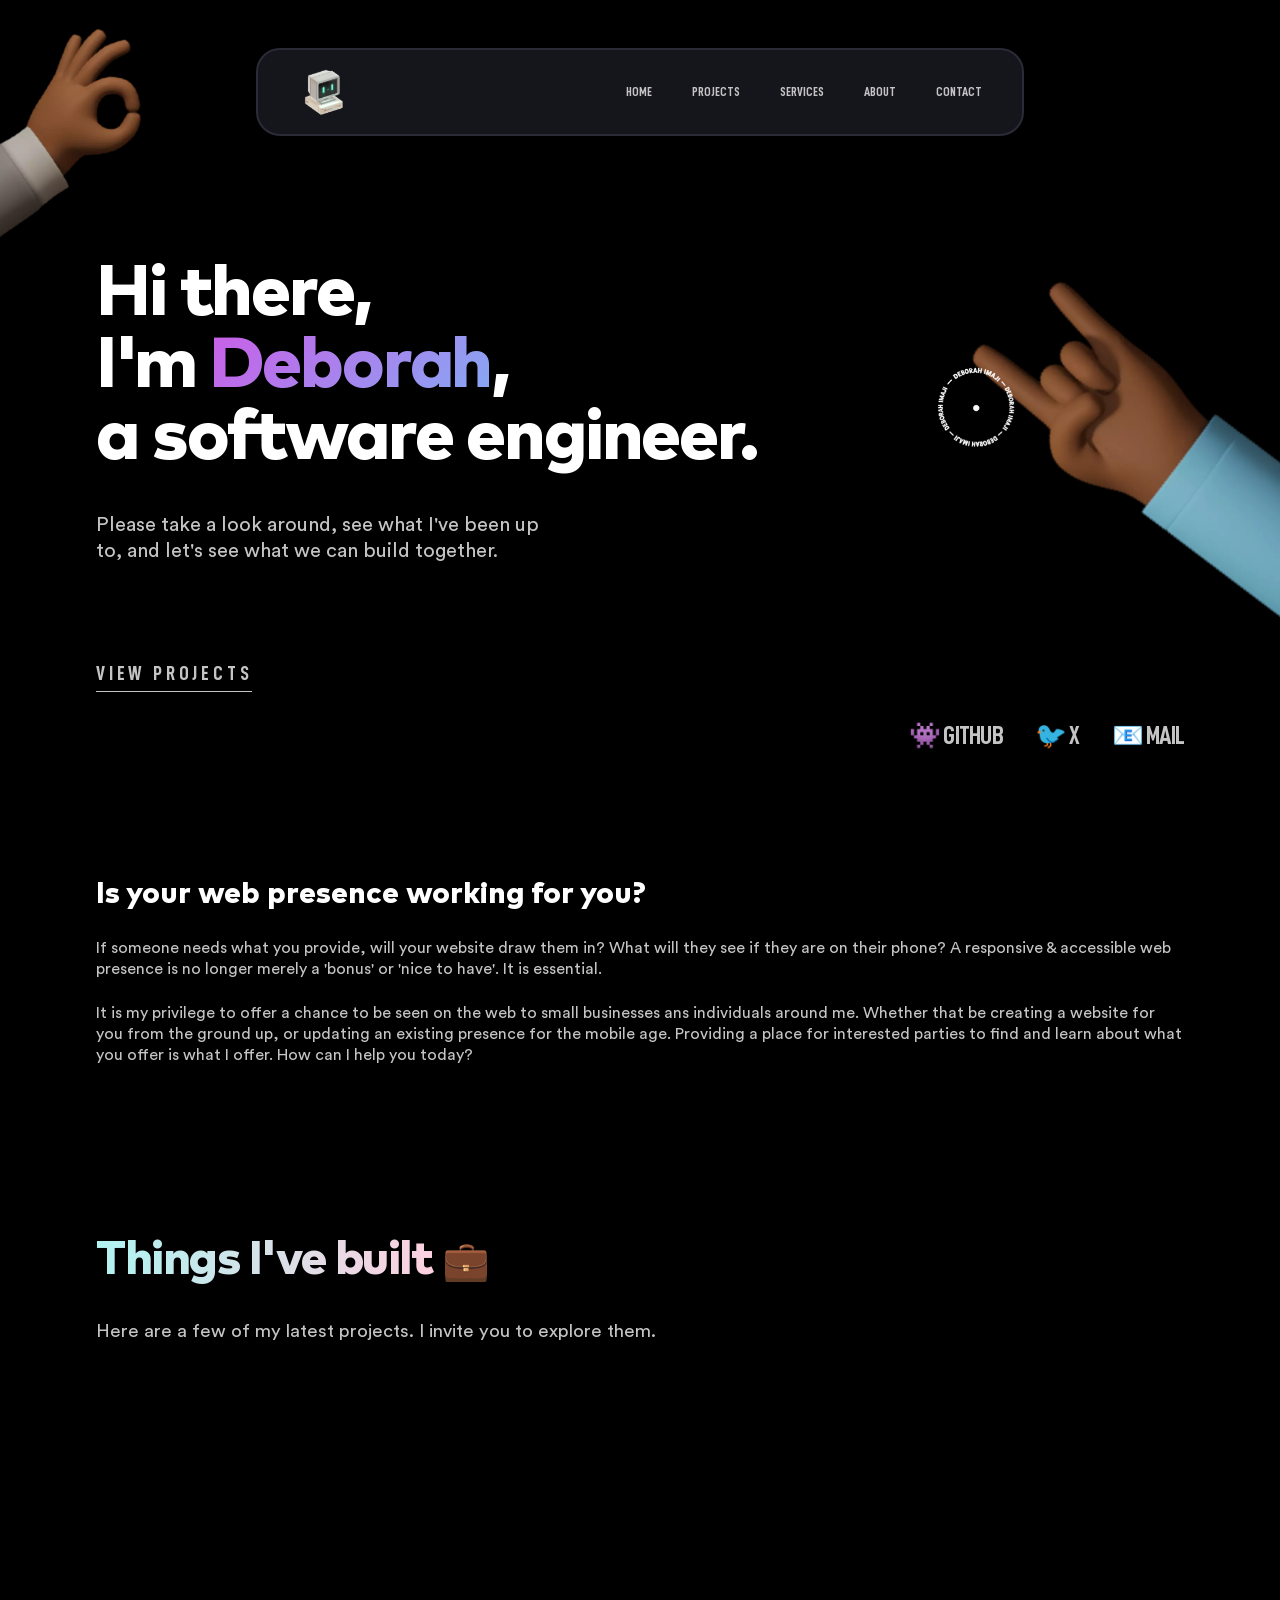
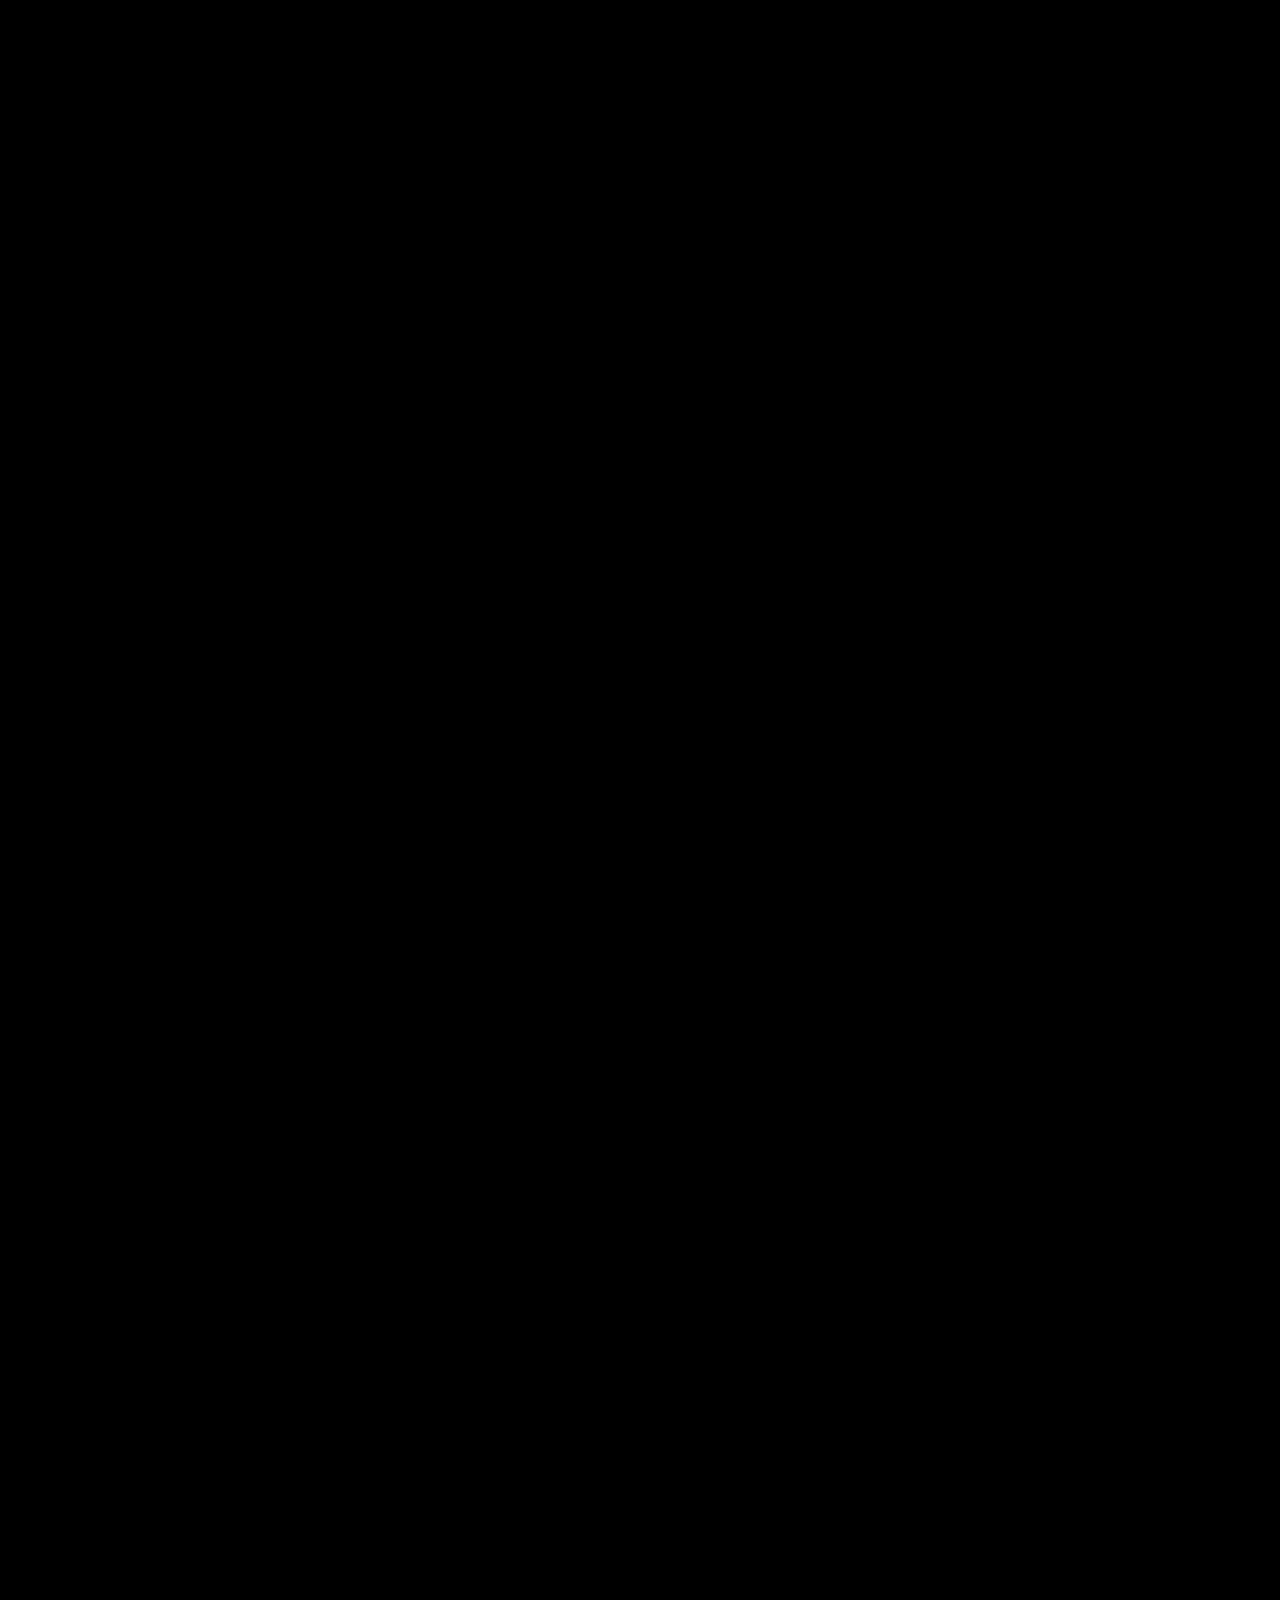
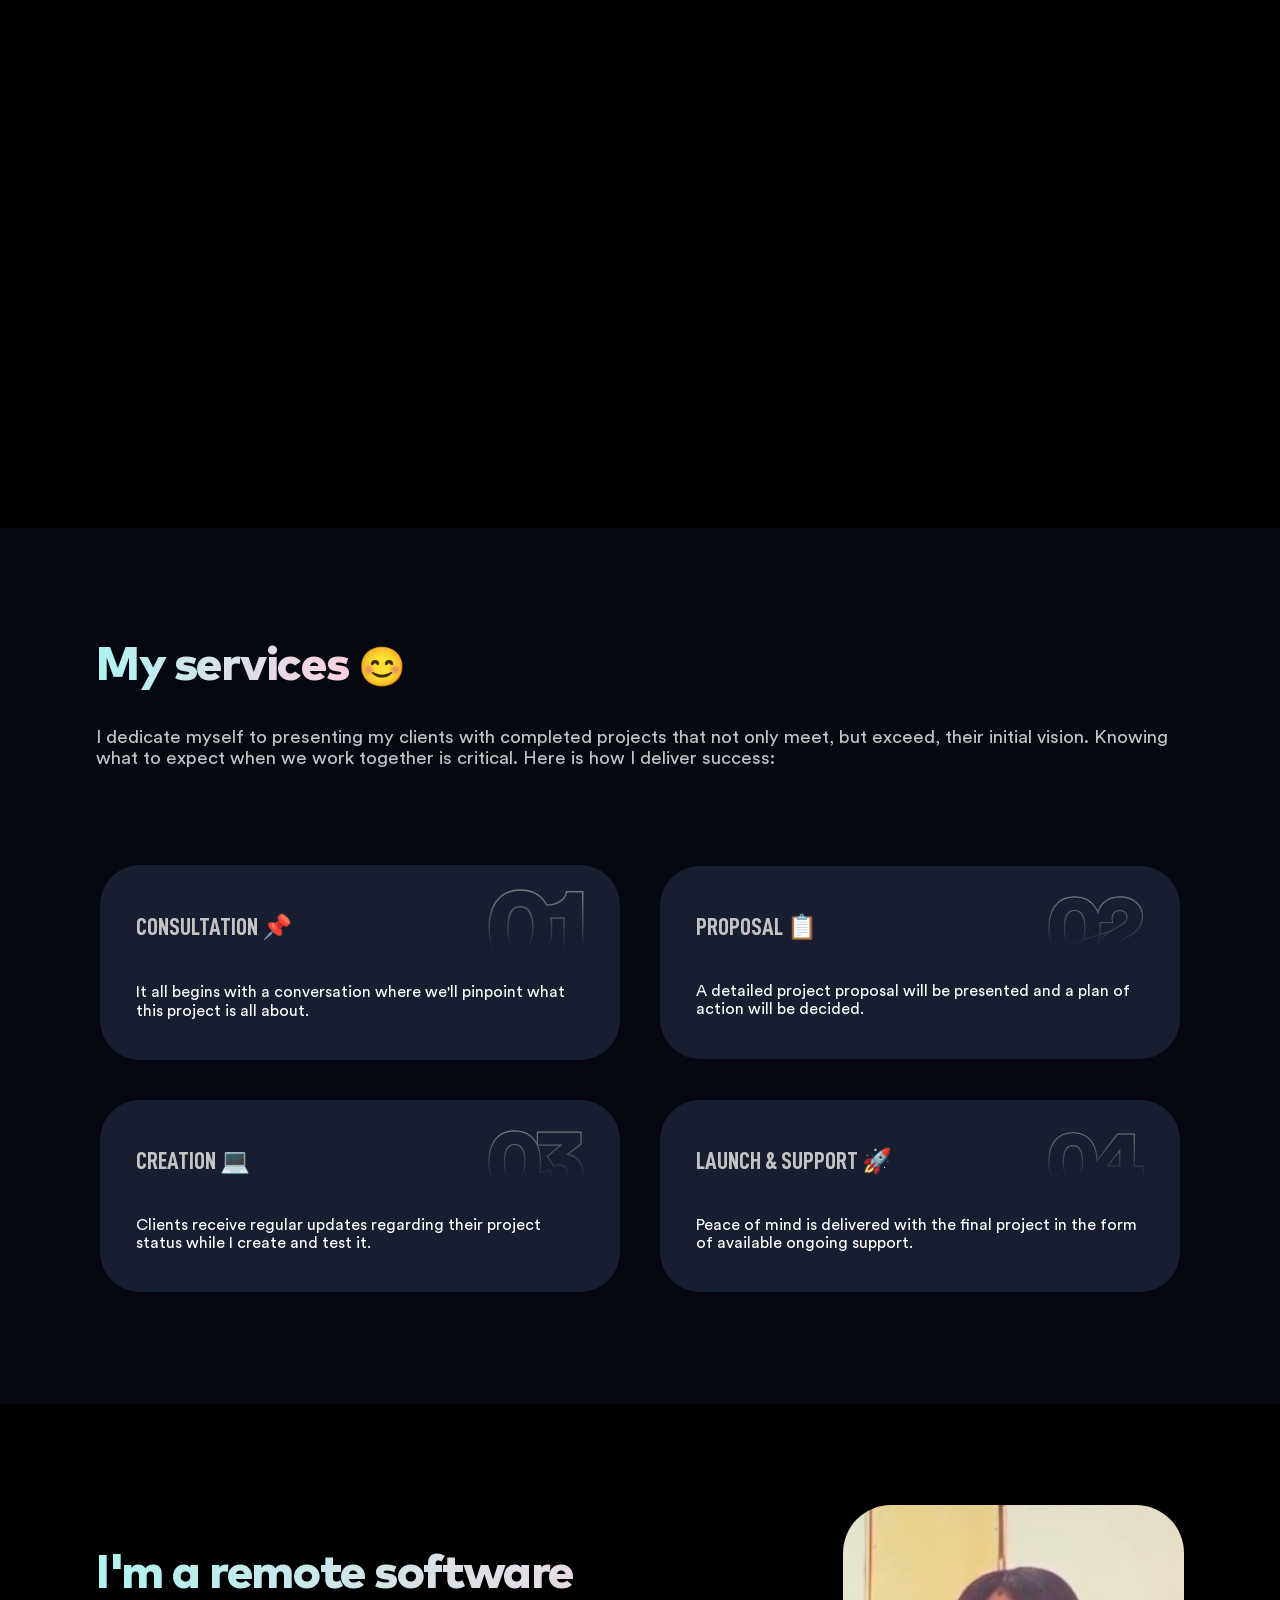
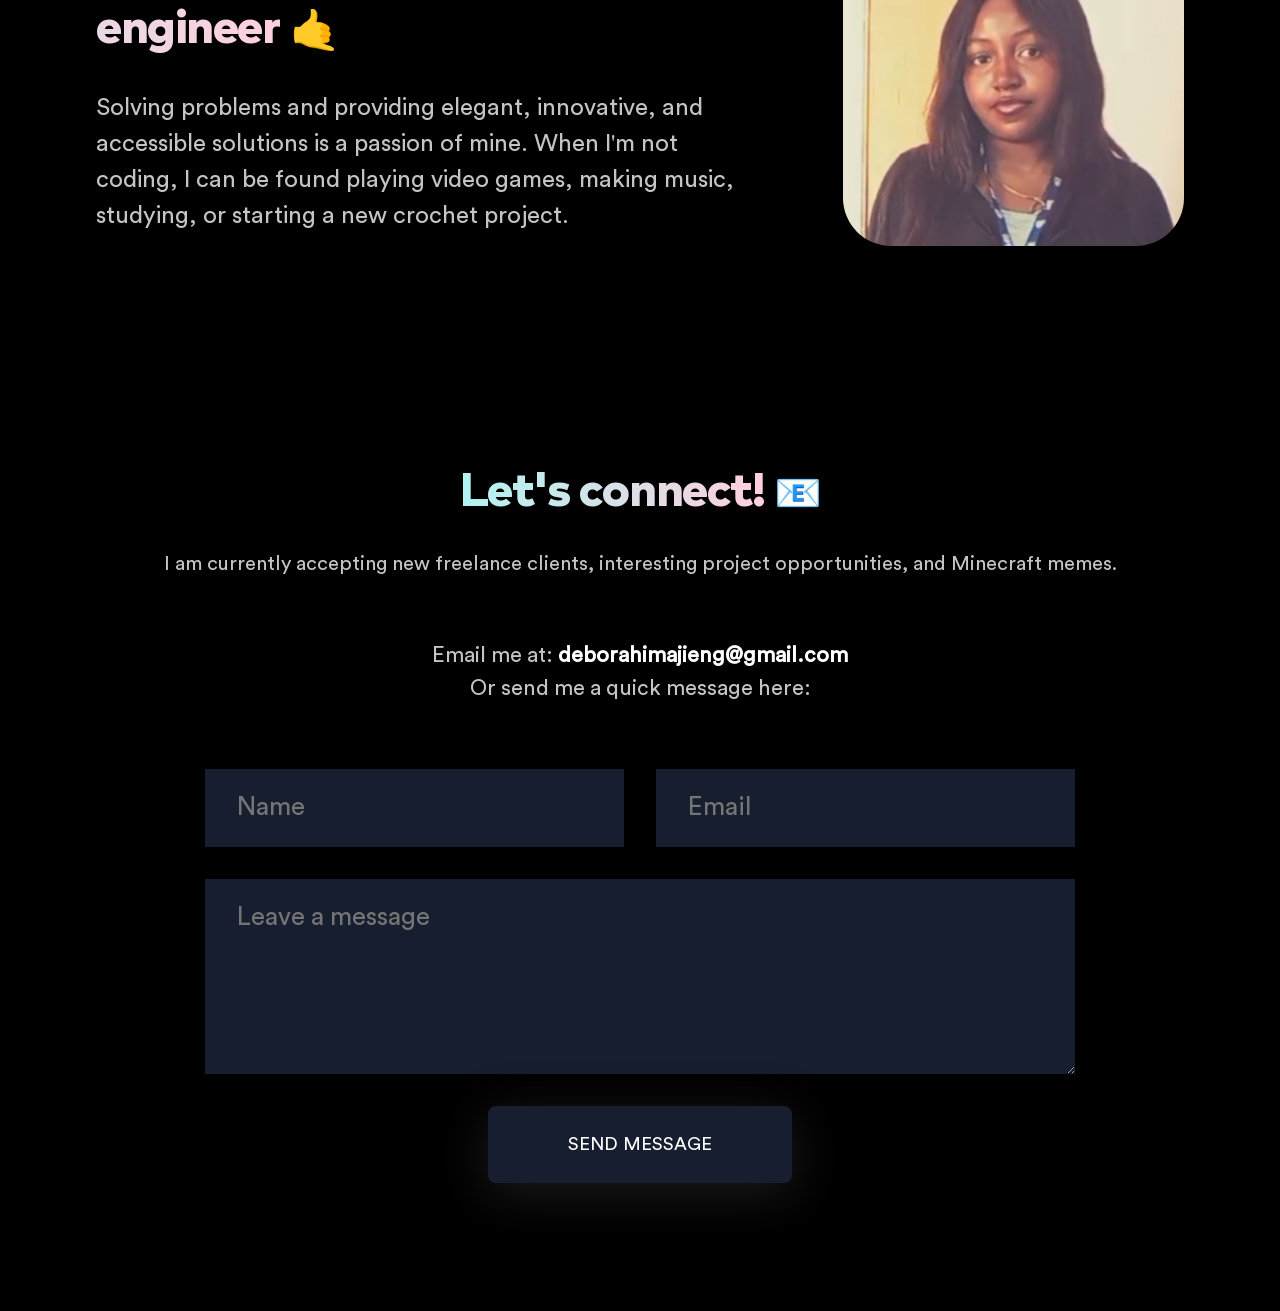
==== index.html @ 761ded18 "Moved directories for testing" ====
<!DOCTYPE html>
<html lang="en">
	<head>
    	<meta charset="utf-8">
    	<meta name="description" content="Your description goes here">
    	<meta name="keywords" content="one, two, three">
    <meta name="viewport" content="width=device-width, initial-scale=1.0">

    <!-- FAVICON -->
    <link rel="icon" href="assets/favicon/favicon.ico">
    <link rel="apple-touch-icon" href="assets/favicon/apple-touch-icon.png">
    <link rel="manifest" href="assets/favicon/site.webmanifest">

		<title>Deborah Imaji</title>

		<!-- external CSS link -->
		<link rel="stylesheet" href="css/normalize.css">
		<link rel="stylesheet" href="css/style.css">
	</head>
	<body>

    <div class="preloader is-inview">
            <div class="preloader__wrapper">
              <div class="preloader__left">
                <img src="assets/images/deborah-imaji-logo.png" alt="Deborah's computer logo">
              </div>

              <div class="preloader__right">
      <div class="preloader__track">
        <p class="preloader__text">HTML</p>
        <p class="preloader__text">CSS</p>
        <p class="preloader__text">JAVASCRIPT</p>
        <p class="preloader__text">HTML</p>
        <p class="preloader__text">CSS</p>
        <p class="preloader__text">JAVASCRIPT</p>
      </div>
    </div>
            </div>
    </div>

    <div class="cursor"></div>

    <!-- NAVBAR -->
    <nav class="navbar">
      <img src="assets/images/deborah-imaji-logo.png" alt="Deborah's computer logo" class="nav-logo">

      <div class="nav-links">
        <a href="#home">HOME</a>
        <a href="#projects">PROJECTS</a>
        <a href="#services">SERVICES</a>
        <a href="#about">ABOUT</a>
        <a href="#contact">CONTACT</a>
      </div>

      <button class="nav-burger" id="navBurger">
        <svg width="57" height="20" viewBox="0 0 26 20"><path fill="transparent" stroke-width="1.5" stroke="#c4c4c4" d="M 2 2.5 L 57 2.5"></path><path fill="transparent" stroke-width="1.5" stroke="#c4c4c4" d="M 2 9.423 L 57 9.423" opacity="1"></path><path fill="transparent" stroke-width="1.5" stroke="#c4c4c4" d="M 2 16.346 L 27 16.346"></path></svg>
      </button>
    </nav>

    <div class="nav-menu" id="navMenu">
      <div>
        <h4 class="nav-menu-h4">DON'T BE A STRANGER</h4>
        <div class="nav-menu-socials">
          <a target="_blank" href="https://github.com/DeborahImj">👾 GITHUB</a>
          <a target="_blank" href="https://x.com/DeborahImajiEng">🐦 X</a>
          <a target="_blank" href="mailto:deborahimajieng@gmail.com">📧 MAIL</a>
        </div>
      </div>

      <div>
        <h4 class="nav-menu-h4">NEED A WEBSITE?</h4>
        <a href="mailto:deborahimajieng@gmail.com" target="_blank" class="nav-menu-cta">Tell me about it</a>
      </div>

      <div>
        <h4 class="nav-menu-h4">FEATURED PROJECTS</h4>
        <div class="nav-menu-projects">
          <a target="_blank" href="https://lensmith.netlify.app/">
            <img src="assets/images/lensmith-preview.png" alt="Lensmith project">
            <h2>Lensmith</h2>
          </a>
          <a href="https://the-synergy-app.netlify.app/" target="_blank">
            <img src="assets/images/synergy-preview.png" alt="Synergy project">
            <h2>Synergy</h2>
          </a>
          <a href="https://myrecipegenerator.netlify.app/" target="_blank">
            <img src="assets/images/recipe-generator-preview.png" alt="Recipe generator project">
            <h2>
              Recipe<br>
              Generator
            </h2>
          </a>
        </div>
      </div>
    </div>

    <!-- HOME SECTION -->
    <section id="home" class="home-section">
      <div class="home-wrapper">
        <h1 class="home-heading">
        <span>Hi there,</span><br>
        <span>I'm <span class="home-gradient">Deborah</span>,</span><br>
        <span>a software engineer.</span>
      </h1>
      <p class="home-desc">
        Please take a look around, see what I've been up to, and let's see what we can build together.
      </p>
      <a href="#projects" class="home-projects">VIEW PROJECTS</a>

      <div class="home-socials">
        <a target="_blank" href="https://github.com/DeborahImj">👾 GITHUB</a>
          <a target="_blank" href="https://x.com/DeborahImajiEng">🐦 X</a>
          <a target="_blank" href="mailto:deborahimajieng@gmail.com">📧 MAIL</a>
      </div>
      </div>
    </section>


    <!-- HOOK SECTION -->
    <section class="hook-section">
      <h3 class="hook-heading">Is your web presence working for you?</h3>
      <p class="hook-desc">
        If someone needs what you provide, will your website draw them in? What will they see if they are on their phone? A responsive & accessible web presence is no longer merely a 'bonus' or 'nice to have'. It is essential.
      </p>
      <p class="hook-desc">
        It is my privilege to offer a chance to be seen on the web to small businesses ans individuals around me. Whether that be creating a website for you from the ground up, or updating an existing presence for the mobile age. Providing a place for interested parties to find and learn about what you offer is what I offer. How can I help you today?
      </p>
    </section>


    <!-- PROJECTS SECTION -->
    <section id="projects" class="projects-section">
      <h2 class="heading-2">
        <span>Things I've built </span>
        <small>💼</small>
      </h2>
      <p class="section-paragraph">
        Here are a few of my latest projects. I invite you to explore them.
      </p>

      <div class="project-card project1">
        <div class="project-card-left">
          <h4 class="project-card-h4">HTML, CSS, JAVASCRIPT</h4>
        </div>

        <div class="project-card-middle">
          <svg width="0" height="0" style="position:absolute">
            <filter id="filter-0">
              <feTurbulence type="fractalNoise" baseFrequency="0.008 0.02" numOctaves="2" seed="4" result="noise"/>
              <feDisplacementMap in="SourceGraphic" in2="noise" scale="0" xChannelSelector="R" yChannelSelector="G"/>
            </filter>
          </svg>

          <div class="project-card-images">
            <img class="img-a" src="assets/images/lensmith-preview.png" alt="Lensmith preview">
            <img class="img-b" src="assets/images/lensmith02.png" alt="Lensmith alternate view">
          </div>
        </div>

        <div class="project-card-right">
          <h3>Lensmith</h3>
          <a href="https://lensmith.netlify.app/" target="_blank" class="project-card-link">VISIT THE WEBSITE</a>
          <a href="https://github.com/DeborahImaji/lensmith" target="_blank">
            <img src="assets/images/github.svg" alt="GitHub icon">
          </a>
        </div>
      </div>
      
      <div class="project-card project2">
        <div class="project-card-left">
          <h4 class="project-card-h4">HTML, CSS, JAVASCRIPT, WEATHER API</h4>
        </div>

        <div class="project-card-middle">
          <svg width="0" height="0" style="position:absolute">
            <filter id="filter-0">
              <feTurbulence type="fractalNoise" baseFrequency="0.008 0.02" numOctaves="2" seed="4" result="noise"/>
              <feDisplacementMap in="SourceGraphic" in2="noise" scale="0" xChannelSelector="R" yChannelSelector="G"/>
            </filter>
          </svg>

          <div class="project-card-images">
            <img class="img-a" src="assets/images/synergy-preview.png" alt="Synergy preview">
            <img class="img-b" src="assets/images/synergy02.png" alt="Synergy alternate view">
          </div>
        </div>

        <div class="project-card-right">
          <h3>Synergy</h3>
          <a href="https://the-synergy-app.netlify.app/" target="_blank" class="project-card-link">VISIT THE WEBSITE</a>
          <a href="https://github.com/DeborahImaji/synergy" target="_blank">
            <img src="assets/images/github.svg" alt="GitHub icon">
          </a>
        </div>
      </div>
      
      <div class="project-card project3">
        <div class="project-card-left">
          <h4 class="project-card-h4">HTML, CSS, JAVASCRIPT, MOMENT.JS</h4>
        </div>

        <div class="project-card-middle">
          <svg width="0" height="0" style="position:absolute">
            <filter id="filter-0">
              <feTurbulence type="fractalNoise" baseFrequency="0.008 0.02" numOctaves="2" seed="4" result="noise"/>
              <feDisplacementMap in="SourceGraphic" in2="noise" scale="0" xChannelSelector="R" yChannelSelector="G"/>
            </filter>
          </svg>

          <div class="project-card-images">
            <img class="img-a" src="assets/images/recipe-generator-preview.png" alt="Recipe generator preview">
            <img class="img-b" src="assets/images/recipe-generator02.png" alt="Recipe generator alternate view">
          </div>
        </div>

        <div class="project-card-right">
          <h3>Recipe<br>Generator</h3>
          <a href="https://myrecipegenerator.netlify.app/" target="_blank" class="project-card-link">VISIT THE WEBSITE</a>
          <a href="https://github.com/DeborahImaji/recipe-generator" target="_blank">
            <img src="assets/images/github.svg" alt="GitHub icon">
          </a>
        </div>
      </div>
    </section>


    <!-- SERVICES SECTION -->
    <section id="services" class="services-section">
      <h2 class="heading-2">
        <span>My services </span>
        <small>😊</small>
      </h2>
      <p class="section-paragraph">I dedicate myself to presenting my clients with completed projects that not only meet, but exceed, their initial vision. Knowing what to expect when we work together is critical. Here is how I deliver success:</p>

      <section class="service-gallery">
        <div class="service-card">
          <div class="service-card-top">
            <h3>Consultation 📌</h3>
            <img src="assets/images/01.svg" alt="Number 1 icon">
          </div>
          <p class="service-card-desc">
            It all begins with a conversation where we'll pinpoint what this project is all about.
          </p>
        </div>

        <div class="service-card">
          <div class="service-card-top">
            <h3>Proposal 📋</h3>
            <img src="assets/images/02.svg" alt="Number 2 icon">
          </div>
          <p class="service-card-desc">
            A detailed project proposal will be presented and a plan of action will be decided.
          </p>
        </div>

        <div class="service-card">
          <div class="service-card-top">
            <h3>Creation 💻</h3>
            <img src="assets/images/03.svg" alt="Number 3 icon">
          </div>
          <p class="service-card-desc">
            Clients receive regular updates regarding their project status while I create and test it.
          </p>
        </div>

        <div class="service-card">
          <div class="service-card-top">
            <h3>Launch & Support 🚀</h3>
            <img src="assets/images/04.svg" alt="Number 4 icon">
          </div>
          <p class="service-card-desc">
            Peace of mind is delivered with the final project in the form of available ongoing support.
          </p>
        </div>
      </section>
    </section>


    <!-- ABOUT SECTION -->
    <section id="about" class="about-section">
      <div class="about-left">
        <h2 class="heading-2">
          <span>I'm a remote software engineer</span>
          <small>🤙</small>
        </h2>
        <p class="section-paragraph">
          Solving problems and providing elegant, innovative, and accessible solutions is a passion of mine. When I'm not coding, I can be found playing video games, making music, studying, or starting a new crochet project.
        </p>
      </div>

      <div class="about-right">
        <img src="assets/images/deborah-imaji-headshot.jpg" alt="Deborah's headshot">
      </div>
    </section>


    <!-- CONTACT SECTION -->
    <section id="contact" class="contact-section">
      <h2 class="heading-2">
        <span>Let's connect!</span>
        <small>📧</small>
      </h2>
      <p class="section-paragraph">
        I am currently accepting new freelance clients, interesting project opportunities, and Minecraft memes.
      </p>
      <p class="contact-p">
        Email me at: <a href="mailto:deborahimajieng@gmail.com" target="_blank"><strong>deborahimajieng@gmail.com</strong></a>
        <br>
        Or send me a quick message here:
      </p>

      <form name="contact" method="POST" data-netlify="true" class="contact-form">
  <input type="hidden" name="form-name" value="contact" />

  <input type="text" id="name" name="name" required placeholder="Name" />

  <input type="email" id="email" name="email" required placeholder="Email" />

  <textarea id="message" name="message" rows="5" required placeholder="Leave a message"></textarea>

  <button type="submit">SEND MESSAGE</button>
</form>

<p class="form-status contact-p" aria-live="polite"></p>
    </section>
    
		<script type="text/javascript" src="js/main.js"></script>
	</body>
</html>
---- css/style.css ----
/* Box Model Hack */
* {
     box-sizing: border-box;
}

/* Clear fix hack */
.clearfix:after {
     content: ".";
     display: block;
     clear: both;
     visibility: hidden;
     line-height: 0;
     height: 0;
}

.clear {
	clear: both;
}

/******************************************
/* BASE STYLES
/*******************************************/

:root {
  --color-white: #FFF;
  --color-gray: #C4C4C4;
  --color-black: #000;
  --color-purple: #8000FF;
  --color-light-purple: #CF59E6;
  --color-light-blue: #6BC5F8;
}

@font-face {
  font-family: 'Circular Std Book';
  src: url('../assets/fonts/CircularStd-Book.woff');
  font-weight: normal;
  font-style: normal;
  font-display: swap;
}

@font-face {
  font-family: 'D-DIN Condensed';
  src: url('../assets/fonts/D-DINCondensed-Bold.woff');
  font-weight: normal;
  font-style: normal;
  font-display: swap;
}

@font-face {
  font-family: 'Mark Pro';
  src: url('../assets/fonts/MarkPro-Heavy.woff');
  font-weight: normal;
  font-style: normal;
  font-display: swap;
}

body {
  background: #000;
  color: var(--color-white);
  font-family: 'Circular Std Book', sans-serif;
  font-size: 1.6rem;
  overflow-x: hidden;
}

a {
  color: var(--color-white);
  text-decoration: none;
}


/******************************************
/* LAYOUT
/*******************************************/

/* PRELOADER */

.preloader {
  background: #10101A;
  display: grid;
  height: 100vh;
  left: 0;
  place-content: center;
  position: fixed;
  top: -100vh;
  transition: top 0.8s ease-in-out;
  width: 100vw;
  z-index: 129993994;
}

.preloader.is-inview {
  top: 0;
}

.preloader__wrapper {
  align-items: center;
  display: flex;
  justify-content: center;
}

.preloader__left {
  margin: 0 0.5rem 0 0;
  opacity: 1;
  transform: none;
}

.preloader__left img {
  width: 50px;
}

.preloader__right {
  height: 2.3rem;
  margin: 0 0 0 0.5rem;
  opacity: 1;
  overflow: hidden;
  position: relative;
  transform: none;
  width: max-content;
}

.preloader__right:after, .preloader__right:before {
  content: "";
  display: block;
  height: 100%;
  left: 0;
  position: absolute;
  top: 0;
  width: 100%;
  z-index: 1;
}

.preloader__right:before {
  background-image: linear-gradient(180deg, #10101A 5%, rgba(16,16,26,0) 30%);
}

.preloader__right:after {
  background-image: linear-gradient(0deg, #10101A 5%, rgba(16,16,26,0) 30%);
}

.preloader__text {
  color: var(--color-white);
  font-family: 'D-DIN Condensed', sans-serif;
  font-size: 1.125rem;
  font-weight: 700;
  letter-spacing: 0.19em;
  line-height: 2.3rem; 
  height: 2.3rem;
  margin: 0;
}

.preloader__track {
  animation: preloaderCarousel 4.5s cubic-bezier(0.77, 0, 0.175, 1) infinite;
}

@keyframes preloaderCarousel {
  0%, 25% {
    transform: translateY(0);
  }
  33%, 58% {
    transform: translateY(-2.3rem);
  }
  66%, 91% {
    transform: translateY(-4.6rem);
  }
  100% {
    transform: translateY(-6.9rem);
  }
}

/* CURSOR */

.cursor {
  background-image: url('../assets/images/cursor.png');
  background-repeat: no-repeat;
  background-size: contain;
  height: 6rem;
  pointer-events: none;
  position: absolute;
  right: 20%;
  top: 40%;
  width: 6rem;
  z-index: 1233333;
  animation: cursorAnim 10s linear infinite;
}

@keyframes cursorAnim {
  0% {
    transform: rotate(0deg);
  } 100% {
    transform: rotate(1turn);
  }
}

@media all and (max-width: 800px) {
  .cursor {
    opacity: 0;
  }
}

/* NAVBAR */

.navbar {
  align-items: center;
  backdrop-filter: blur(104px);
  background: rgba(42,43,56,0.5);
  border: 0.15rem solid #2A2B37;
  border-radius: 1.5rem;
  display: flex;
  justify-content: space-between;
  left: 0;
  margin: 0 auto;
  padding: 1rem 2.5rem;
  position: fixed;
  right: 0;
  top: 3rem;
  width: 60%;
  z-index: 999;
}

.nav-logo {
  width: 3.25rem;
}

.nav-links {
  align-items: center;
  display: flex;
  gap: 40px;
  justify-content: flex-end;
}

.nav-links a {
  color: var(--color-gray);
  font-family: 'D-DIN Condensed', sans-serif;
  font-size: 0.8rem;
  transition: all 0.3s ease-in-out;
}

.nav-links a:hover {
  color: var(--color-white);
}

.nav-burger {
  background: transparent;
  border: none;
  cursor: pointer;
  display: none;
  outline: none;
}

.nav-menu {
  align-items: center;
  background: #050810;
  color: var(--color-white);
  display: flex;
  flex-direction: column;
  gap: 3rem;
  height: 100vh;
  justify-content: center;
  left: -100vw;
  overflow: hidden;
  padding: 5rem 2rem 0 2rem;
  position: fixed;
  text-align: center;
  top: 0;
  transition: all 0.5s ease-in-out;
  width: 100%;
  z-index: 5;
}

.nav-menu.active {
    left: 0;
}

.nav-menu-socials {
  align-items: center;
  display: flex;
  gap: 2rem;
  justify-content: space-between;
}

.nav-menu-socials a {
  color: var(--color-light-blue);
  font-family: 'D-DIN Condensed', sans-serif;
  font-size: 1.5rem;
  font-weight: 100;
  letter-spacing: -0.03em;
  line-height: 92.4%;
  transition: all 0.3s ease-in-out;
}

.nav-menu-socials a:hover {
  color: var(--color-white);
}

.nav-menu-h4 {
  font-family: 'D-DIN Condensed', sans-serif;
  font-size: 1rem;
  font-weight: 100;
  letter-spacing: 0.19em;
  line-height: 92.4%;
}

.nav-menu-cta {
  color: var(--color-white);
  font-family: 'Mark Pro', sans-serif;
  font-size: 2.5rem;
  letter-spacing: -0.03rem;
  transition: all 0.3s ease-in-out;
}

.nav-menu-cta:hover {
  color: var(--color-light-purple);
}

.nav-menu img {
  width: 50px;
}

.nav-menu-projects {
  align-items: center;
  display: flex;
  gap: 1rem;
  justify-content: space-between;
}

.nav-menu-projects a {
  font-family: 'Mark Pro', sans-serif;
  font-size: 0.6rem;
  height: 7.5rem;
  letter-spacing: -0.085em;
  line-height: 130%;
  position: relative;
  transition: all 0.3s ease-in-out;
}

.nav-menu-projects a:hover {
  transform: scale(1.1);
}

.nav-menu-projects a::before {
  content: "";
  position: absolute;
  top: 0;
  left: 0;
  width: 100%;
  height: 100%;
  background: rgba(0, 0, 0, 0.3);
  z-index: 1;
  transition: background 0.3s ease;
}

.nav-menu-projects a:hover::before {
  background: rgba(0, 0, 0, 0.7);
}

.nav-menu-projects img {
  border-radius: 1.15rem;
  height: 100%;
  object-fit: cover;
  transition: all 0.3s ease-in-out;
  width: 100%;
}

.nav-menu-projects h2 {
  color: var(--color-white);
  left: 15%;
  position: absolute;
  top: 35%;
  z-index: 2;
}

@media screen and (max-width: 800px) {
  .navbar {
    border: 0.1rem solid #2A2B37;
    border-radius: 1rem;
    padding: 0.65rem 1rem;
    top: 2.25rem;
    width: 70%;
  }
  .nav-logo {
    width: 2.5rem;
  }
  .nav-links {
    display: none;
  }
  .nav-burger {
    display: inline-block;
  }
}


/* HOME SECTION */

.home-section {
  position: relative;
}

.home-section:before {
  background-image: url('../assets/images/hand-left.webp');
  background-repeat: no-repeat;
  background-size: contain;
  content: "";
  display: block;
  height: 22rem;
  left: 0;
  position: absolute;
  top: 0;
  width: 22rem;
}


.home-section:after {
  background-image: url('../assets/images/hand-right.webp');
  background-repeat: no-repeat;
  background-size: contain;
  content: "";
  display: block;
  height: 40rem;
  position: absolute;
  right: 0;
  top: 12.5rem;
  width: 20rem;
  z-index: -1;
}

.home-wrapper {
  padding: 12.5rem 6rem 0 6rem;
}

.home-heading {
  color: var(--color-white);
  font-family: 'Mark Pro', sans-serif;
  font-size: 4.5rem;
  letter-spacing: -0.03em;
  line-height: 100%;
}

.home-gradient {
  background: linear-gradient(-45deg, var(--color-light-blue), var(--color-light-purple), var(--color-light-blue), var(--color-light-purple));
  background-clip: text;
  -webkit-background-clip: text;
  -webkit-text-fill-color: transparent;
  background-size: 400% 400%;
  animation: gradient 3s ease infinite;
}

@keyframes gradient {
  0% {
    background-position: 0% 50%;
  } 50% {
    background-position: 100% 50%;
  } 100% {
    background-position: 0% 50%;
  }
}

.home-desc {
  color: var(--color-gray);
  font-size: 1.25rem;
  line-height: 130.4%;
  width: 41%;
}

.home-projects {
  border-bottom: 1.25px solid var(--color-gray);
  color: var(--color-gray);
  display: inline-block;
  font-family: 'D-DIN Condensed', sans-serif;
  font-size: 1.25rem;
  letter-spacing: 0.19em;
  line-height: 92.4%;
  margin: 5rem 0 0 0;
  padding: 0 0 0.5rem 0;
}

.home-socials {
  align-items: center;
  display: flex;
  gap: 2rem;
  justify-content: flex-end;
  margin: 2rem 0 0 0;
  width: 100%;
}

.home-socials a {
  color: var(--color-gray);
  font-family: 'D-DIN Condensed', sans-serif;
  letter-spacing: -0.03em;
  line-height: 92.4%;
  transition: all 0.3s ease-in-out;
}

.home-socials a:hover {
  color: var(--color-white);
}

@media screen and (max-width: 800px) {
  .home-section:before {
    height: 12.5rem;
    top: 0.5rem;
    width: 12.5rem;
  }
  .home-section:after {
    height: 20rem;
    top: 26rem;
    width: 10rem;
  }
  .home-wrapper {
    padding: 10rem 2rem 0 2rem;
  }
  .home-heading {
    font-size: 2.75rem;
  }
  .home-desc {
    font-size: 1rem;
    width: 100%;
  }
  .home-projects {
    font-size: 0.9rem;
    margin: 4rem 0 0 0;
  }
  .home-socials {
    gap: 1.25rem;
    margin: 6rem 0 0 0;
  }
  .home-socials a {
    font-size: 1rem;
  }
}


/* HOOK SECTION */
.hook-section {
  padding: 6rem 6rem 2rem 6rem;
}

.hook-heading {
  font-family: 'Mark Pro', sans-serif;
}

.hook-desc {
  color: var(--color-gray);
  font-size: 1rem;
  line-height: 130.4%;
  margin: 0 0 1.5rem 0;
}

@media screen and (max-width: 800px) {
  .hook-section {
    padding: 6rem 2rem 2rem 2rem;
  }
  .hook-heading {
    font-size: 1.05rem;
  }
  .hook-desc {
    font-size: 0.75rem;
  }
}


/* PROJECTS SECTION */

.projects-section {
  padding: 4rem 6rem 1.5rem 6rem;
}

.heading-2 {
  font-family: 'Mark Pro', sans-serif;
  font-size: 3rem;
  letter-spacing: -0.03em;
}

.heading-2 span {
  background-image: linear-gradient(90deg, #B0F3F1, #FFCFDF);
  background-clip: text;
  -webkit-background-clip: text;
  -webkit-text-fill-color: transparent;
}

.section-paragraph {
  color: var(--color-gray);
  font-size: 1.15rem;
}

.project-card {
  align-items: center;
  backdrop-filter: blur(54px);
  -webkit-backdrop-filter: blur(54px);
  background: linear-gradient(180deg, rgba(35,37,49,0.5), rgba(15,15,24,0.5));
  border: 0.2rem solid #20222E;
  border-radius: 5rem;
  display: flex;
  justify-content: flex-start;
  margin: 10rem auto;
  padding: 4rem 3rem;
  position: relative;
  transition: all 0.3s ease-in-out;
  width: 85%;
}

.project-card:hover {
  transform: scale(1.05);
}

.project-card:first-of-type:before {
  background-image: url('../assets/images/01.svg');
}

.project-card:nth-of-type(2):before {
  background-image: url('../assets/images/02.svg');
}

.project-card:nth-of-type(3):before {
  background-image: url('../assets/images/03.svg');
}

.project-card:before {
  background-size: contain;
  background-repeat: no-repeat;
  content: "";
  display: block;
  height: 9rem;
  position: absolute;
  right: -2rem;
  top: -3rem;
  width: 9rem;
}

.project-card-h4 {
  color: #8B8B8B;
  font-family: 'D-DIN Condensed', sans-serif;
  font-size: 1rem;
  letter-spacing: 0.19em;
  writing-mode: vertical-rl;
  transform: rotate(180deg);
}

.project-card-middle {
  border-radius: 3.5rem;
  height: 27.5rem;
  margin: 0 0 0 2.5rem;
  overflow: hidden;
  position: relative;
  width: 22rem;
}

.project-card-images {
  filter: url(#filter-0);
  inset: 0;
  position: absolute;
}

.project-card-images img {
  height: 100%;
  inset: 0;
  object-fit: cover;
  position: absolute;
  transition: opacity 0.7s ease;
  width: 100%;
}

.img-b {
  opacity: 0;
}

.project-card-middle:hover .img-b {
  opacity: 1;
}

.project-card-middle:hover .img-a {
  opacity: 0;
}

.project-card-right {
  align-items: flex-start;
  display: flex;
  flex-direction: column;
  justify-content: center;
  margin: 0 0 0 4rem;
}

.project-card-right h3 {
  font-family: 'Mark Pro', sans-serif;
  font-size: 2.75rem;
  letter-spacing: -0.03em;
  line-height: 105%;
  margin: 0 0 3rem 0;
  padding: 0 0 0.5rem 0;
  animation: gradient 3s ease-in-out infinite;
}

.project1 .project-card-right h3 {
  background: linear-gradient(-45deg, #63898A, #9FBCBF, var(--color-white), var(--color-white), var(--color-white));
  background-clip: text;
  -webkit-background-clip: text;
  -webkit-text-fill-color: transparent;
  background-size: 400% 400%;
}

.project2 .project-card-right h3 {
  background: linear-gradient(-45deg, #FBB034, #FD0, var(--color-white), var(--color-white), var(--color-white));
  background-clip: text;
  -webkit-background-clip: text;
  -webkit-text-fill-color: transparent;
  background-size: 400% 400%;
}

.project3 .project-card-right h3 {
  background: linear-gradient(-45deg, #045DE9, #09C6F9, var(--color-white), var(--color-white), var(--color-white));
  background-clip: text;
  -webkit-background-clip: text;
  -webkit-text-fill-color: transparent;
  background-size: 400% 400%;
}

.project-card-link {
  border-bottom: 1.25px solid var(--color-gray);
  font-family: 'D-DIN Condensed', sans-serif;
  font-size: 1.15rem;
  letter-spacing: 0.19em;
  line-height: 92.4%;
  margin: 0 0 5.5rem 0;
  padding: 0 0 0.4rem 0;
  transition: all 0.3s ease-in-out;
}

.project1 .project-card-link {
  color: #6B9796;
}

.project2 .project-card-link {
  color: #E6972F;
}

.project3 .project-card-link {
  color: #57A3C7;
}

.project-card-link:hover {
  color: var(--color-white);
}

.project-card-right img {
  width: 2rem;
}

@media screen and (max-width: 800px) {
  .projects-section {
    padding: 4rem 2rem 0 2rem;
  }
  .heading-2 {
    font-size: 2rem;
  }
  .section-paragraph {
    font-size: 0.9rem;
  }
  .project-card {
    align-items: flex-start;
    border: 0.125rem solid #20222E;
    border-radius: 2.25rem;
    flex-direction: column;
    justify-content: center;
    margin: 6.5rem auto 7.5rem auto;
    padding: 2.15rem 1.75rem 2rem 1.75rem;
    width: 88.5%;
  }
  .project-card:before {
    height: 6rem;
    right: -1rem;
    top: -2rem;
    width: 6rem;
  }
  .project-card-h4 {
    display: none;
  }
  .project-card-middle {
    border-radius: 1.5rem;
    height: 18.5rem;
    margin: 0 0 1.5rem 0;
    width: 100%;
  }
  .project-card-right {
    margin: 0;
  }
  .project-card-right h3 {
    font-size: 2rem;
    margin: 0 0 1.25rem 0;
  }
  .project-card-link {
    font-size: 0.9rem;
    margin: 0 0 2rem 0;
  }
  .project-card-right img {
    width: 1.5rem;
  }
}


/* SERVICES SECTION */

.services-section {
  background: #050810;
  padding: 4rem 6rem 7rem 6rem;
}

.service-gallery {
  align-items: center;
  display: flex;
  flex-wrap: wrap;
  gap: 2.5rem;
  justify-content: center;
  margin: 6rem 0 0 0;
}

.service-card {
  background: #171E2F;
  border-radius: 2.5rem;
  padding: 1.5rem 2.25rem;
  transition: all 0.5s ease-in-out;
  width: calc(50% - 1.5rem);
}

.service-card:hover {
  transform: scale(1.1);
}

.service-card-top {
  align-items: center;
  display: flex;
  justify-content: space-between;
}

.service-card-top h3 {
  color: var(--color-gray);
  font-family: 'D-DIN Condensed', sans-serif;
  font-size: 1.5rem;
  text-transform: uppercase;
  
}

.service-card-top img {
  width: 6rem;
}

.service-card-desc {
  font-size: 1rem;
}

@media screen and (max-width: 800px) {
  .services-section {
    padding: 3rem 2rem 5rem 2rem;
  }
  .service-gallery {
    flex-direction: column;
    gap: 1.25rem;
    justify-content: flex-start;
    margin: 3rem 0 0 0;
  }
  .service-card {
    padding: 1rem 1.5rem;
    width: 100%;
  }
  .service-card-top h3 {
    font-size: 1.25rem;
  }
  .service-card-top img {
    width: 4.5rem;
  }
  .service-card-desc {
    font-size: 0.9rem;
  }
}


/* ABOUT SECTION */

.about-section {
  align-items: center;
  display: flex;
  gap: 5rem;
  justify-content: space-between;
  padding: 6rem 6rem 6rem 6rem;
}

.about-left {
  width: calc(65% - 2.5rem);
}

.about-section .section-paragraph {
  font-size: 1.5rem;
  line-height: 150%;
}

.about-right {
  width: calc(35% - 2.5rem);
}

.about-right img {
  border-radius: 3rem;
  transition: all 0.3s ease-in-out;
  width: 100%;
}

.about-right img:hover {
  transform: scale(1.05);
}

@media screen and (max-width: 800px) {
  .about-section {
    flex-direction: column-reverse;
    gap: 1rem;
    justify-content: flex-start;
    padding: 4.5rem 2rem 4rem 2rem;
  }
  .about-left {
    width: 100%;
  }
  .about-section .section-paragraph {
    font-size: 1rem;
  }
  .about-right {
    width: 50%;
  }
}


/* CONTACT SECTION */
.contact-section {
  padding: 4rem 6rem 4rem 6rem;
  text-align: center;
}

.contact-section .section-paragraph {
  font-size: 1.25rem;
}

.contact-p {
  color: var(--color-gray);
  font-size: 1.35rem;
  line-height: 150%;
  margin: 4rem 0 4rem 0;
}

.contact-form {
  display: flex;
  flex-wrap: wrap;
  gap: 2rem;
  justify-content: center;
  margin: 0 auto;
  width: 80%;
}

.contact-form input, .contact-form textarea {
  background: #171E2F;
  border: none;
  color: var(--color-white);
  padding: 1.5rem 2rem;
}

.contact-form #name, .contact-form #email {
  width: calc(50% - 1rem);
}

.contact-form #message {
  width: 100%;
}

.contact-form button {
  background: #171E2F;
  border: none;
  border-radius: 0.5rem;
  box-shadow: rgba(79, 79, 79, 0.35294117647058826) 0px 10px 50px;
  color: var(--color-white);
  font-family: 'Circular Std Book', sans-serif;
  font-size: 1.15rem;
  padding: 1.75rem 5rem;
  transition: all 0.3s ease-in-out;
}

.contact-form button:hover {
  transform: scale(1.1);
}

/******************************************
/* ADDITIONAL STYLES
/*******************************************/
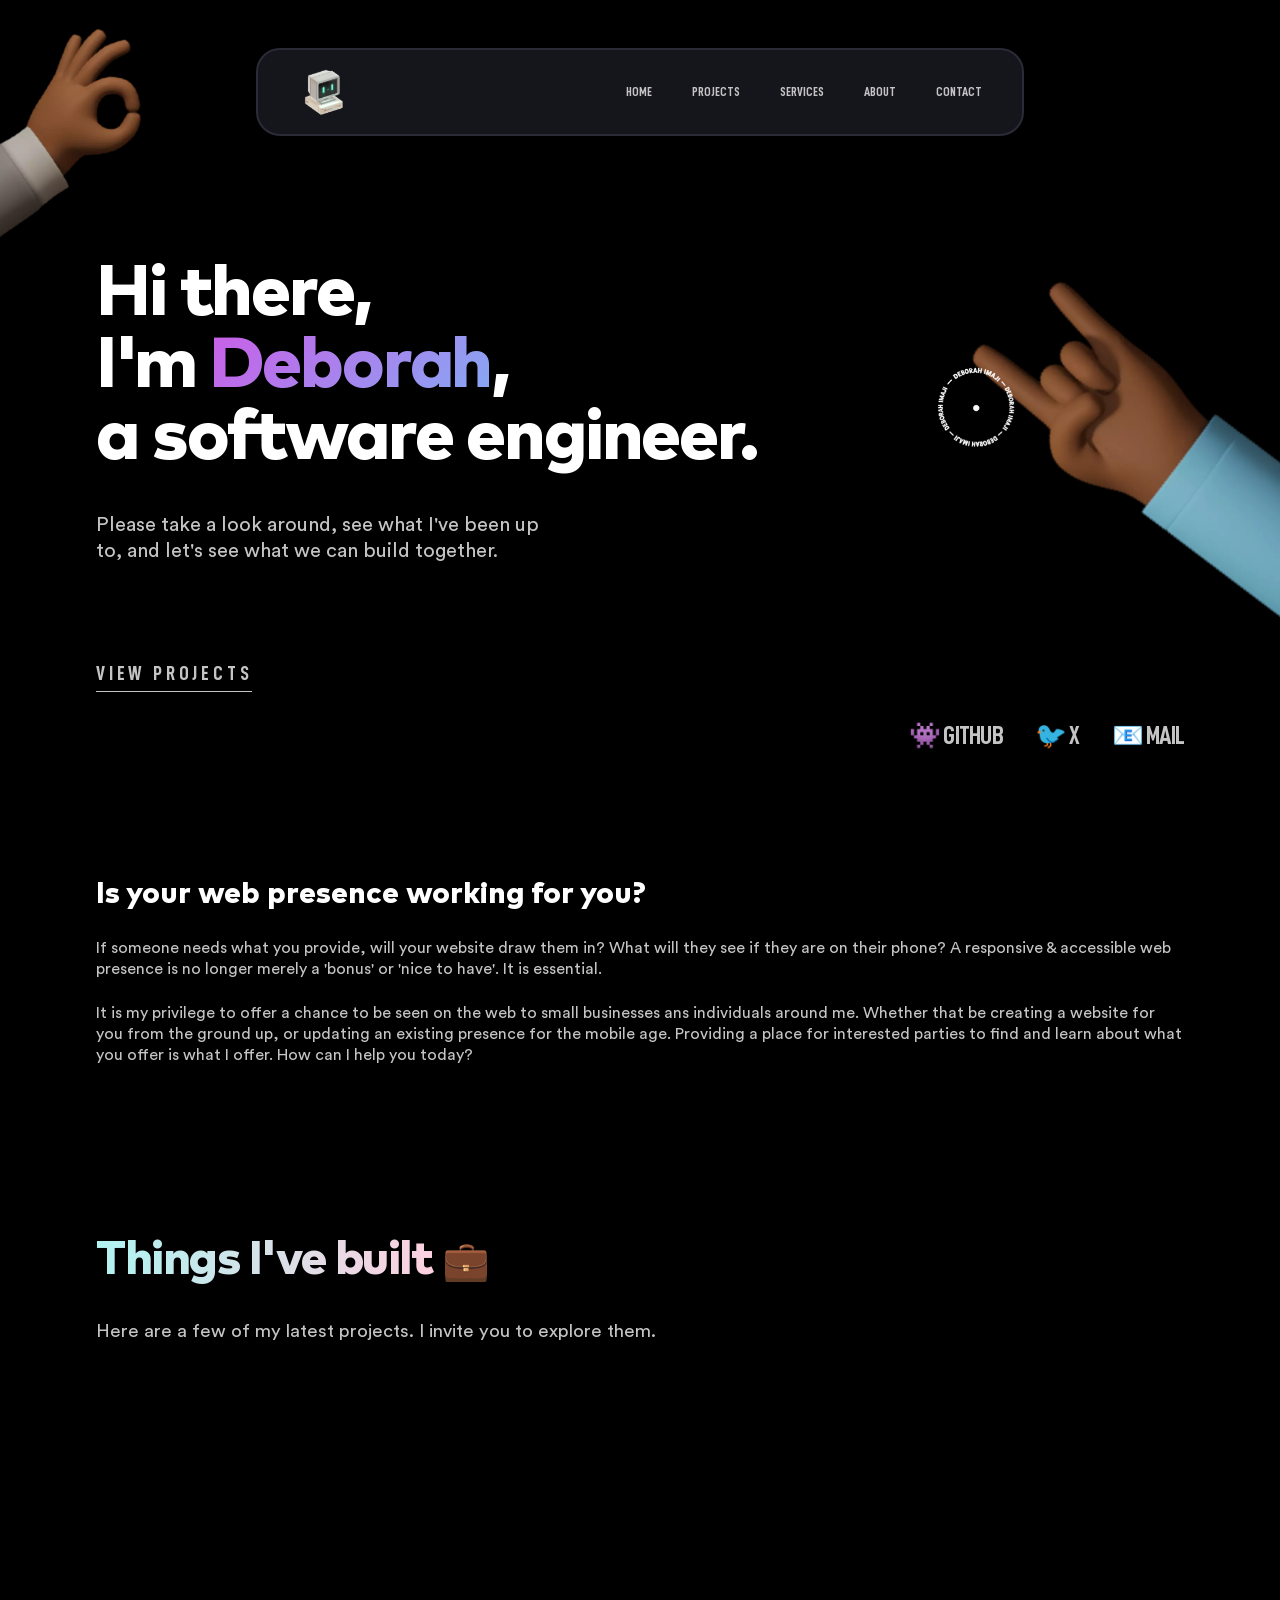
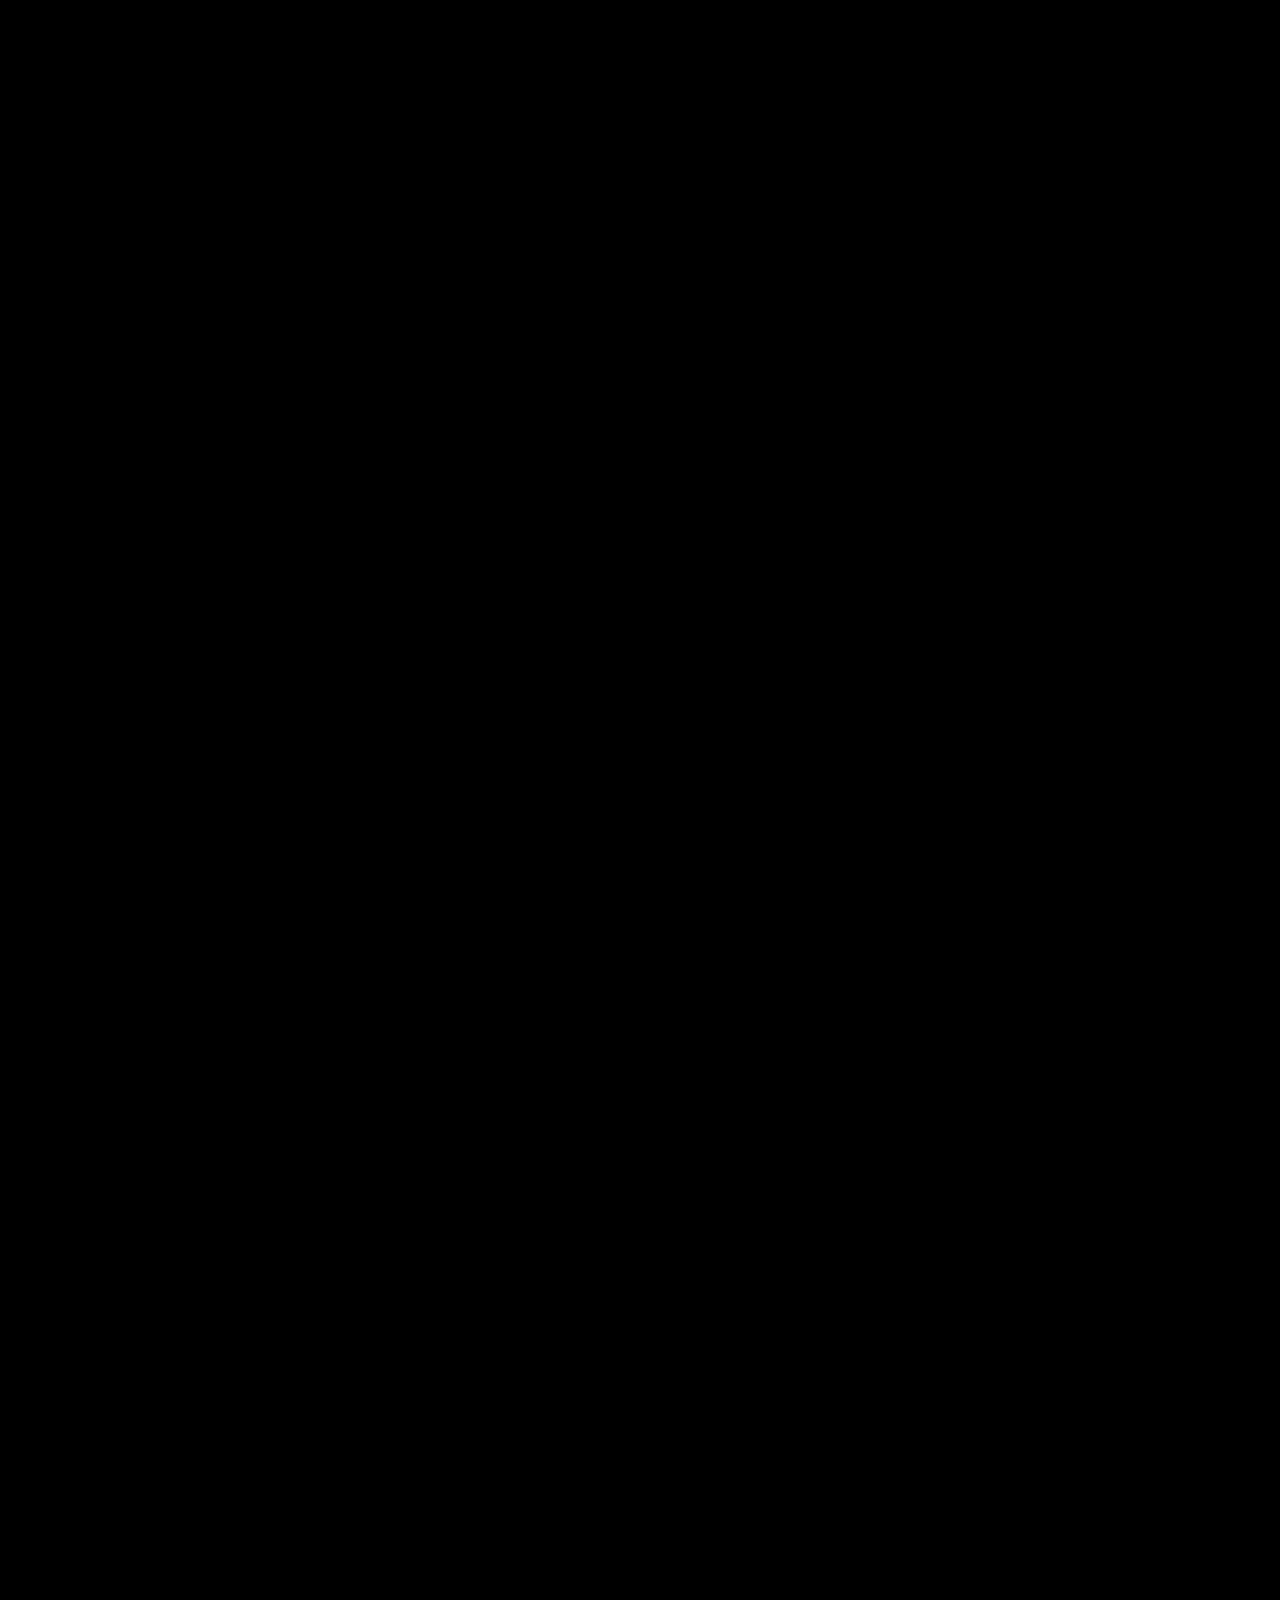
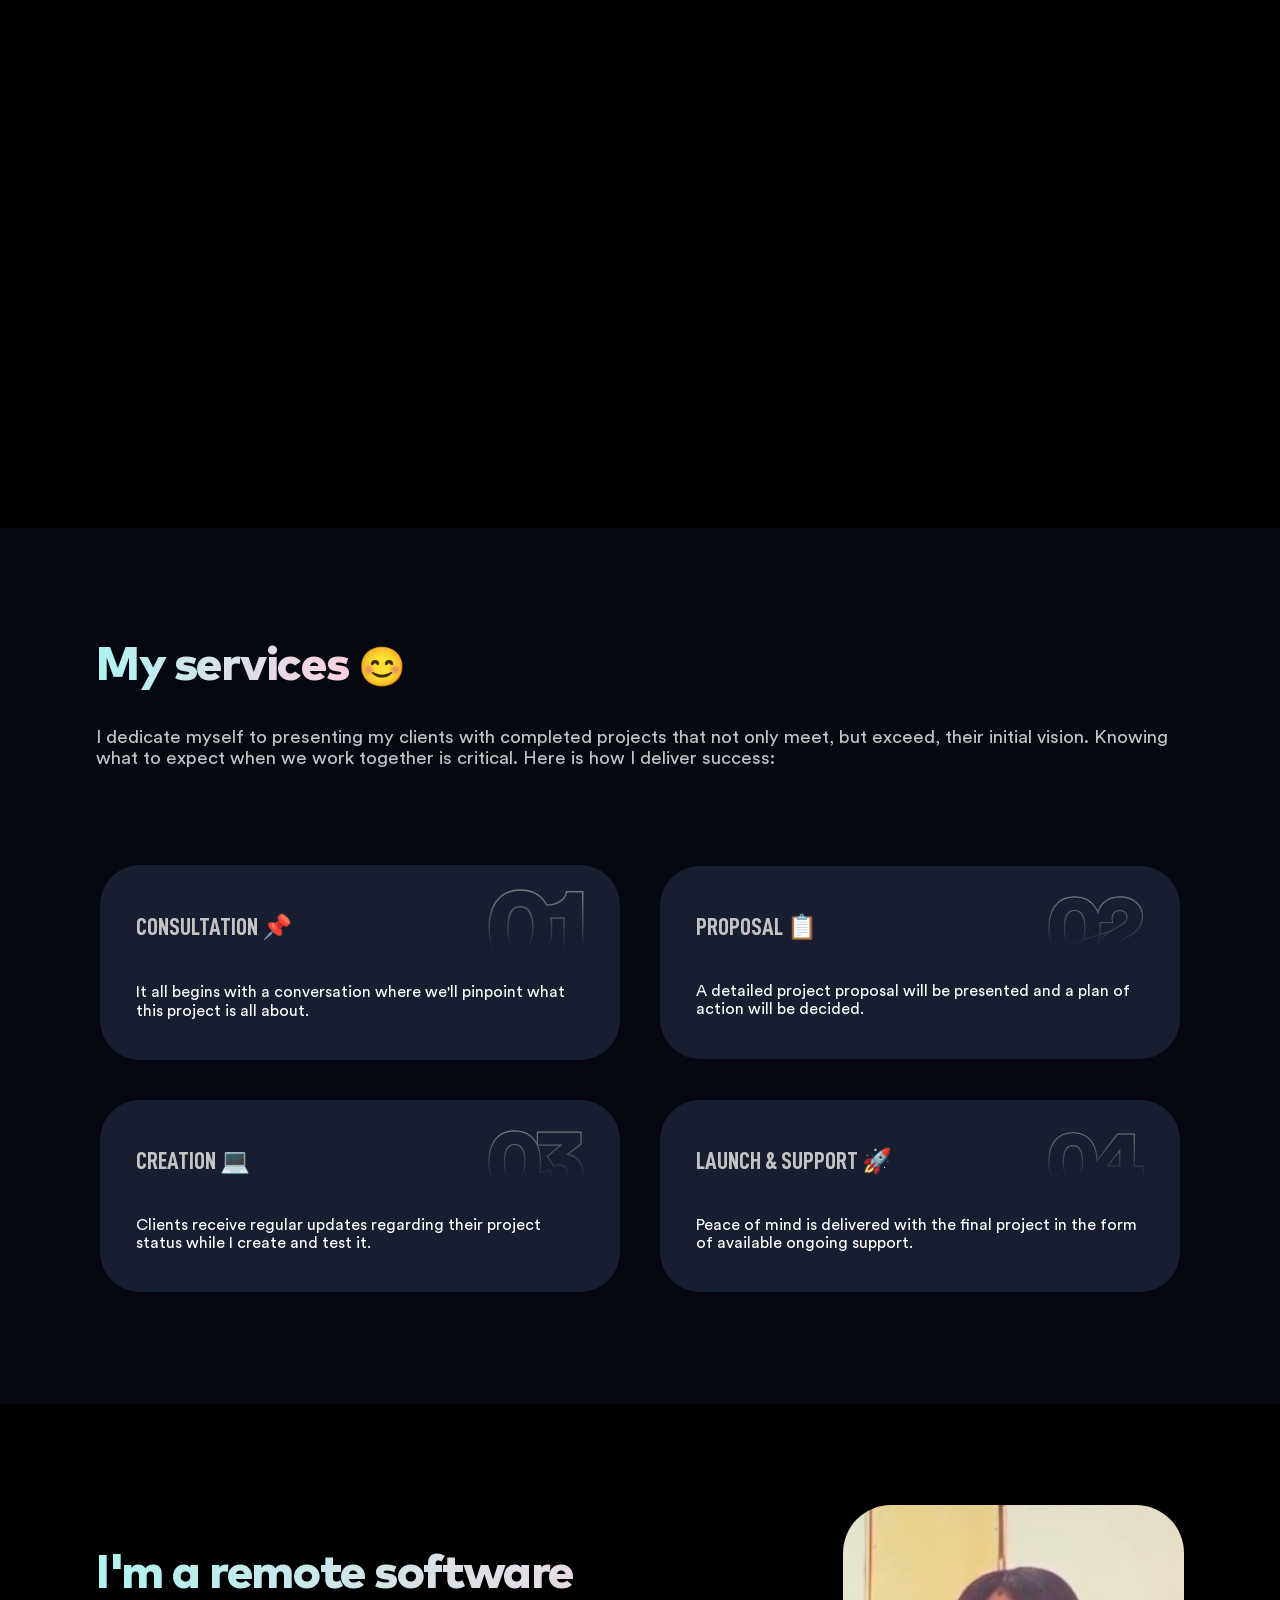
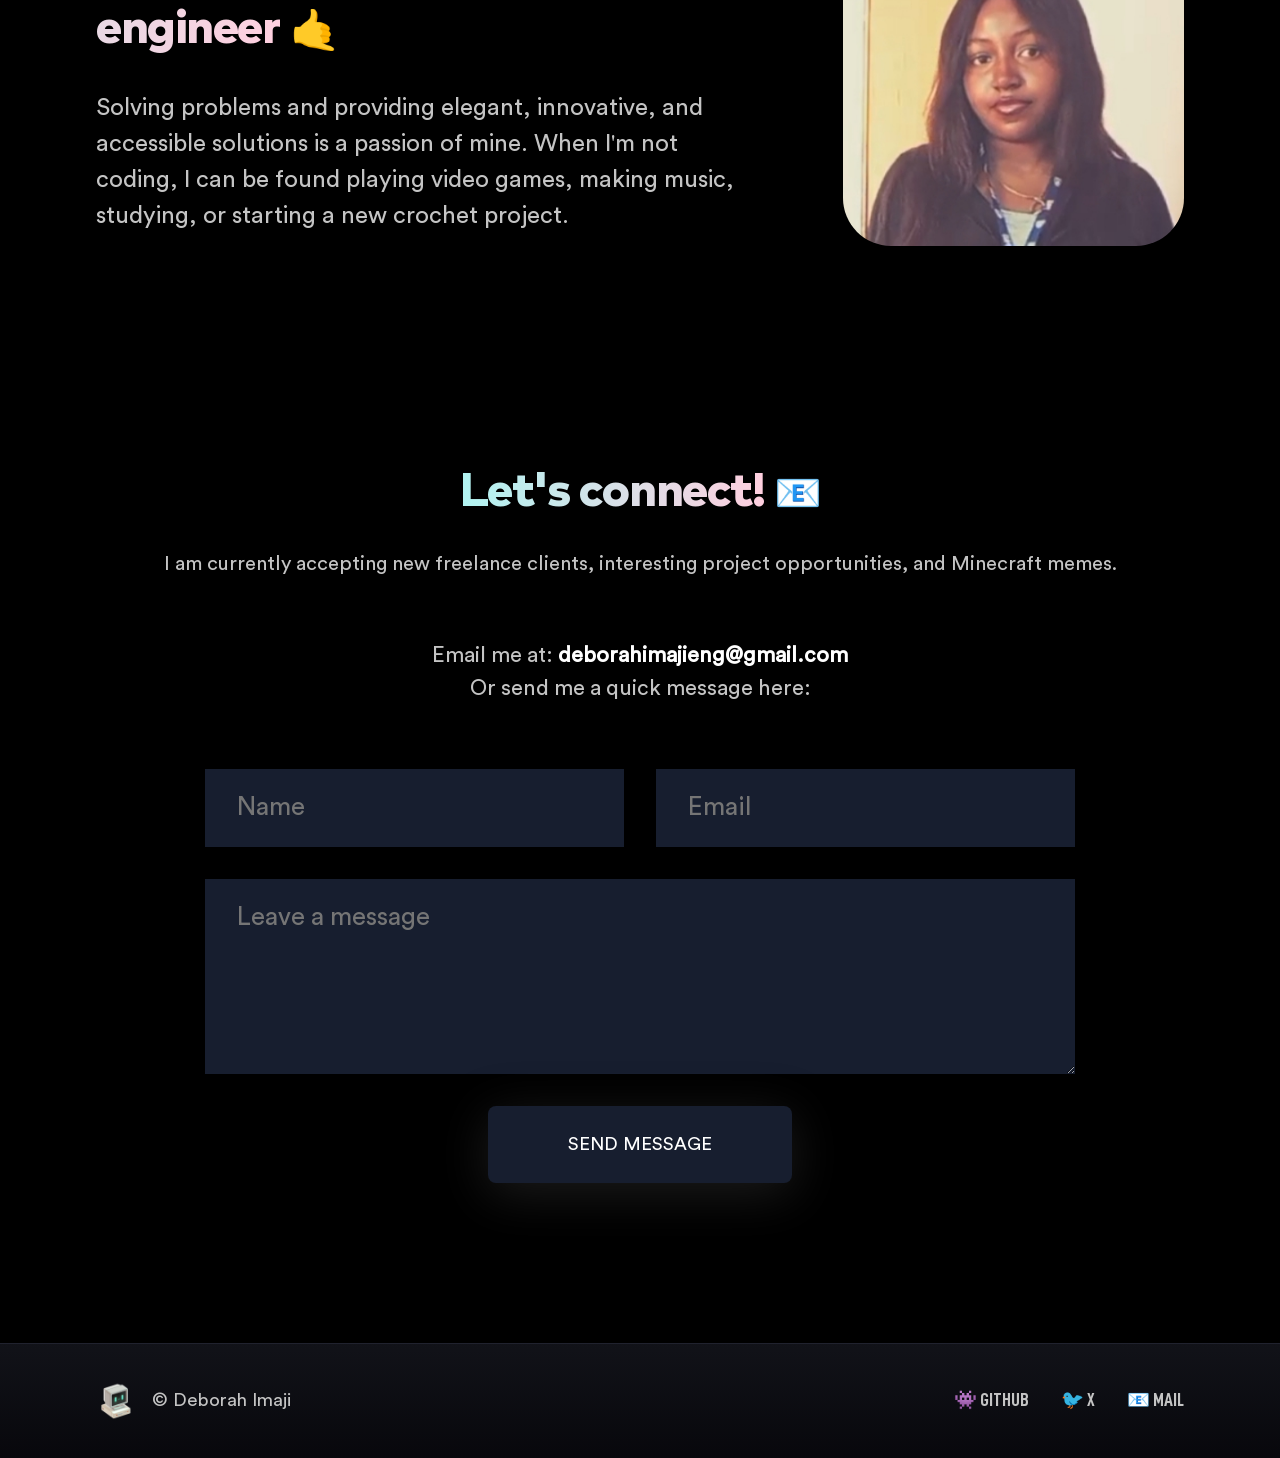
==== commit fed02b76: "Built footer mobile" ====
--- a/index.html
+++ b/index.html
@@ -323,6 +323,20 @@
 
 <p class="form-status contact-p" aria-live="polite"></p>
     </section>
+
+
+    <!-- FOOTER -->
+    <footer class="footer">
+      <div class="footer-left">
+        <img src="assets/images/deborah-imaji-logo.png" alt="Deborah's computer logo">
+        <p>© Deborah Imaji</p>
+      </div>
+      <div class="footer-right">
+        <a target="_blank" href="https://github.com/DeborahImj">👾 GITHUB</a>
+          <a target="_blank" href="https://x.com/DeborahImajiEng">🐦 X</a>
+          <a target="_blank" href="mailto:deborahimajieng@gmail.com">📧 MAIL</a>
+      </div>
+    </footer>
     
 		<script type="text/javascript" src="js/main.js"></script>
 	</body>
--- a/css/style.css
+++ b/css/style.css
@@ -925,7 +925,7 @@
 
 /* CONTACT SECTION */
 .contact-section {
-  padding: 4rem 6rem 4rem 6rem;
+  padding: 4rem 6rem 6rem 6rem;
   text-align: center;
 }
 
@@ -980,6 +980,105 @@
   transform: scale(1.1);
 }
 
+@media screen and (max-width: 800px) {
+  .contact-section {
+    padding: 1rem 2rem 3rem 2rem;
+  }
+  .contact-section .section-paragraph {
+    font-size: 1.05rem;
+    width: 100%;
+  }
+  .contact-p {
+    font-size: 1.15rem;
+    margin: 3rem 0 2rem 0;
+  }
+  .contact-form {
+    gap: 1rem;
+    width: 100%;
+  }
+  .contact-form #name, .contact-form #email {
+    width: 100%;
+  }
+  .contact-form input, .contact-form textarea {
+    font-size: 1rem;
+    padding: 1rem 1rem;
+  }
+  .contact-form button {
+    font-size: 0.9rem;
+    padding: 1.25rem 0;
+    margin: 2rem 0 0 0;
+    width: 100%;
+  }
+}
+
+
+/* FOOTER */
+
+.footer {
+  align-items: center;
+  background: linear-gradient(180deg, rgba(35,37,49,0.5), rgba(15,15,24,0.5));
+  border-top: 0.025rem solid #20222E;
+  display: flex;
+  justify-content: space-between;
+  padding: 1.75rem 6rem;
+}
+
+.footer-left {
+  align-items: center;
+  display: flex;
+}
+
+.footer-left img {
+  margin: 0 1rem 0 0;
+  width: 2.5rem;
+}
+
+.footer-left p {
+  color: var(--color-gray);
+  font-size: 1.15rem;
+}
+
+.footer-right {
+  align-items: center;
+  display: flex;
+  gap: 2rem;
+  justify-content: flex-end;
+}
+
+.footer-right a {
+  color: var(--color-gray);
+  font-family: 'D-DIN Condensed', sans-serif;
+  font-size: 1.15rem;
+  transition: all 0.3s ease-in-out;
+}
+
+.footer-right a:hover {
+  color: var(--color-light-blue);
+}
+
+@media screen and (max-width: 800px) {
+  .footer {
+    align-items: center;
+    flex-direction: column-reverse;
+    gap: 0.5rem;
+    justify-content: center;
+    padding: 2.75rem 2rem 1.5rem 2rem;
+  }
+  .footer-left img {
+    margin: 0 0.15rem 0 0;
+    width: 1.25rem;
+  }
+  .footer-left p {
+    font-size: 0.7rem;
+  }
+  .footer-right {
+    gap: 1.75rem;
+  }
+  .footer-right a {
+    font-size: 1rem;
+  }
+}
+
 /******************************************
 /* ADDITIONAL STYLES
 /*******************************************/
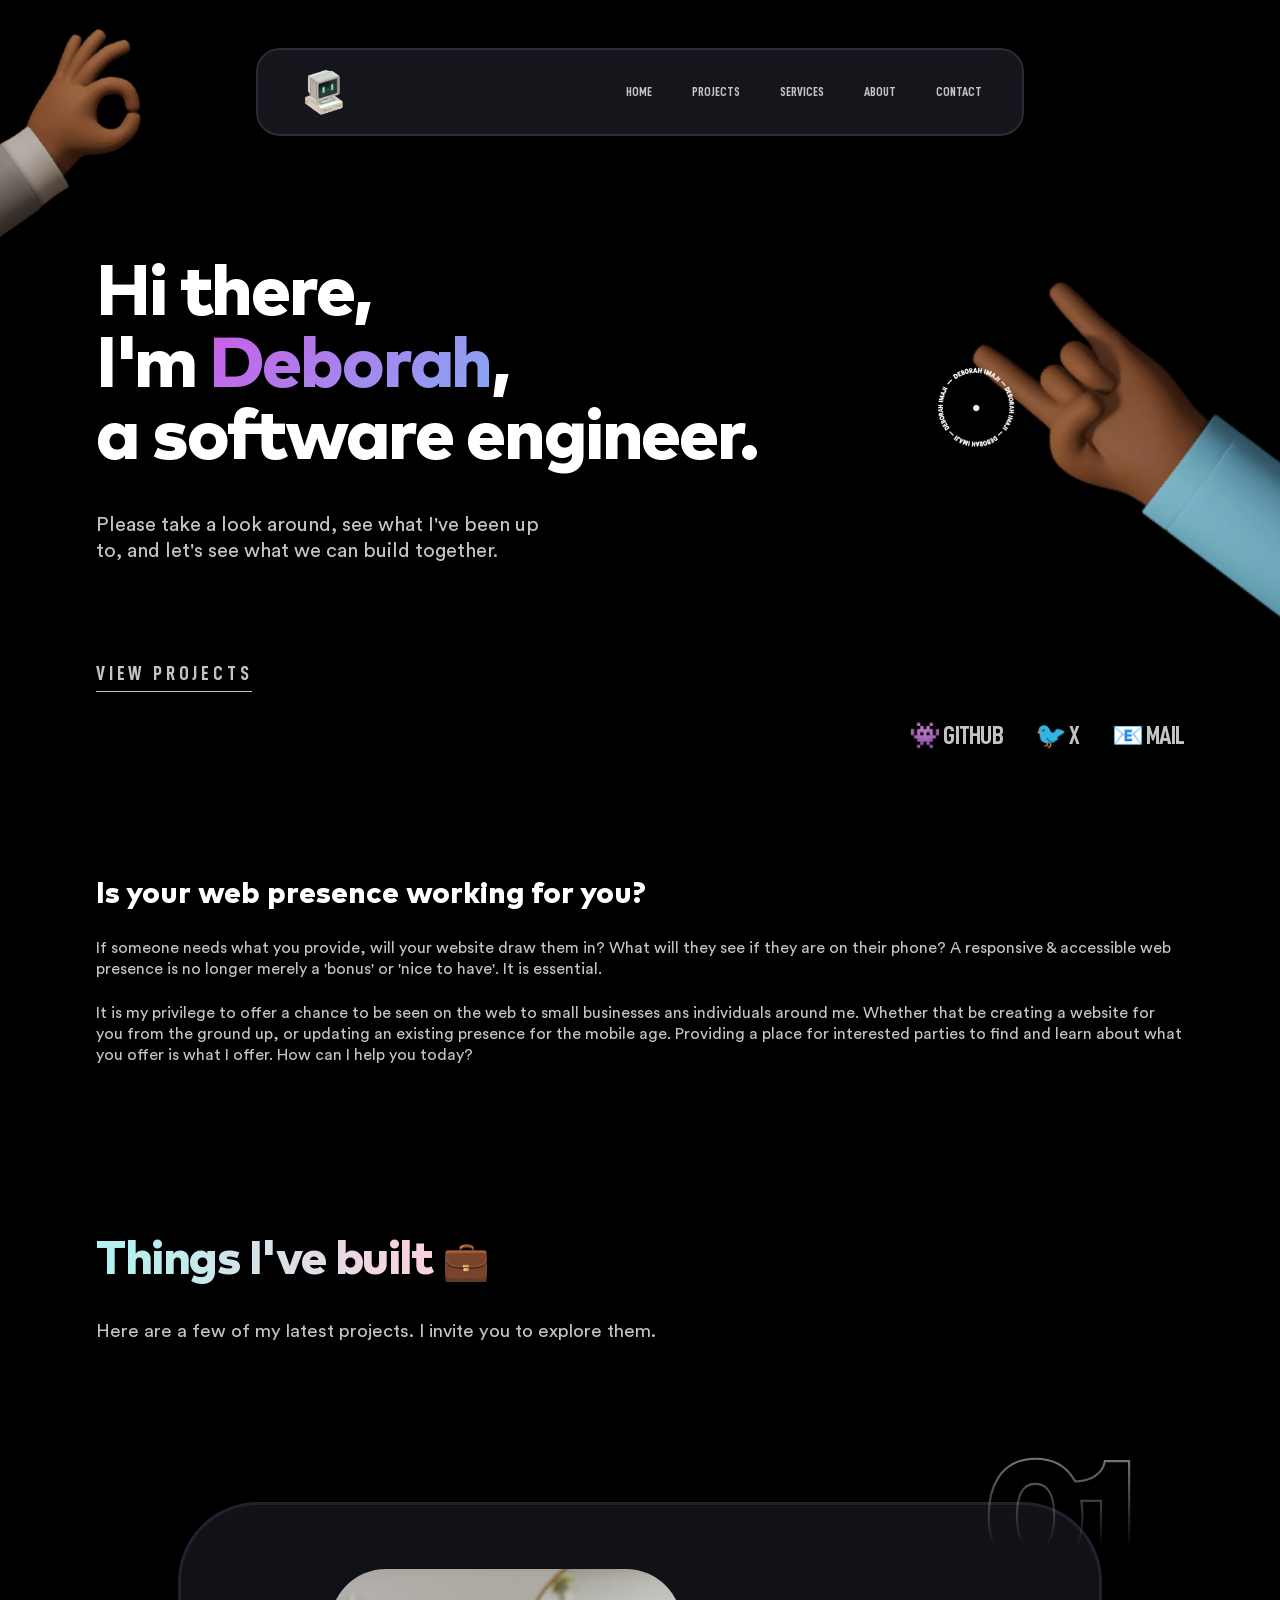
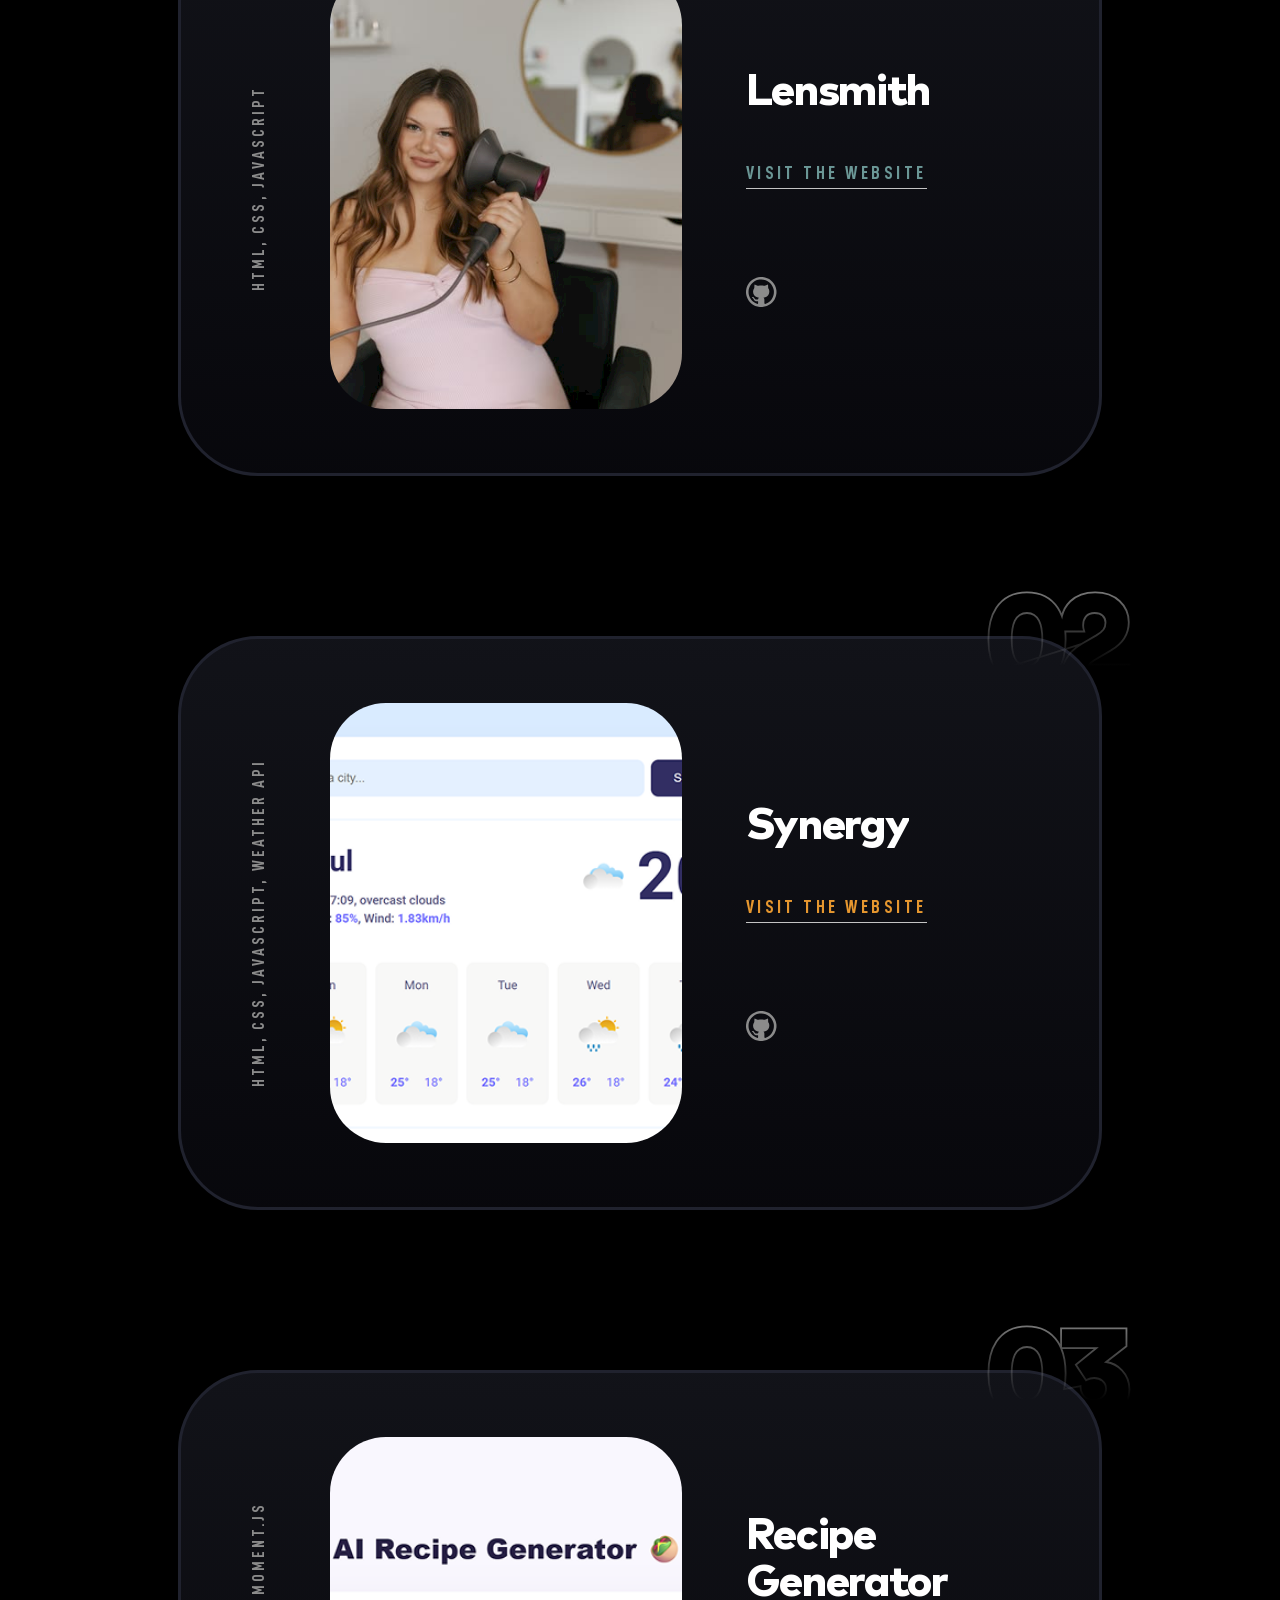
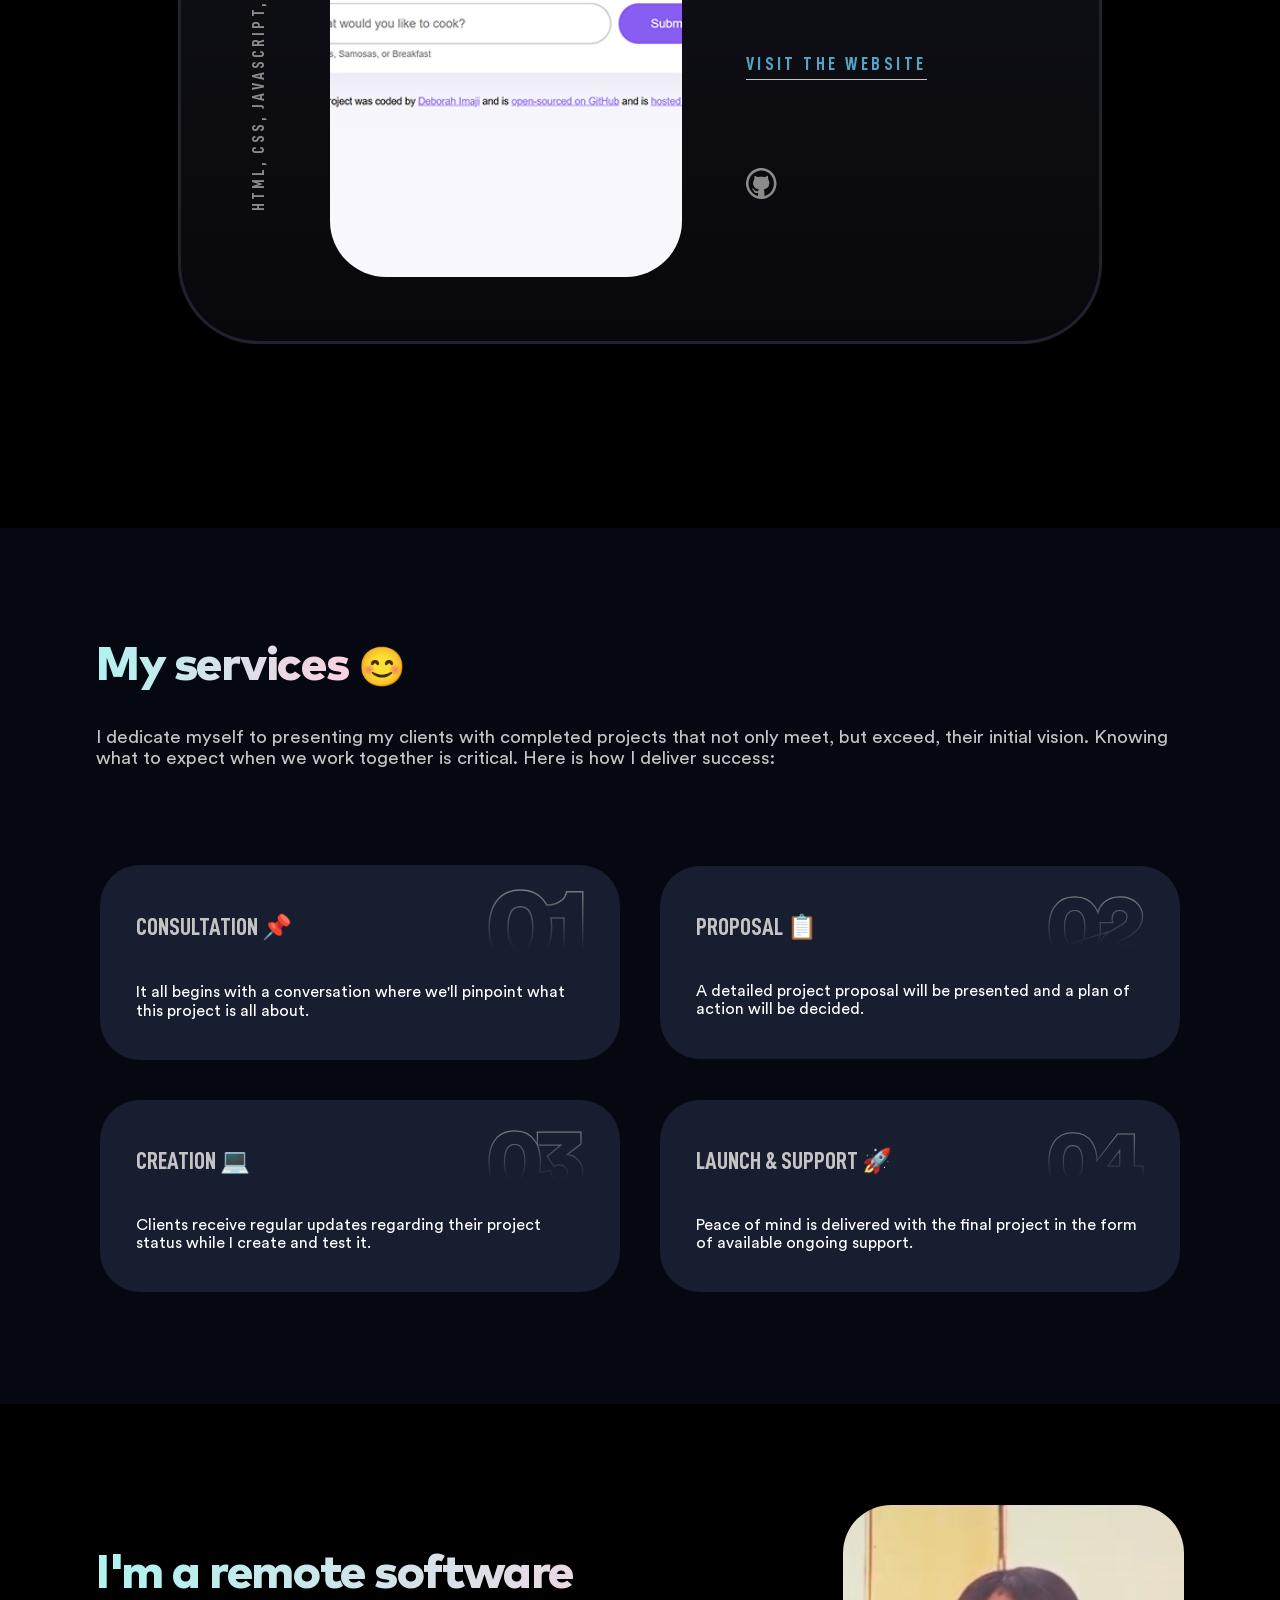
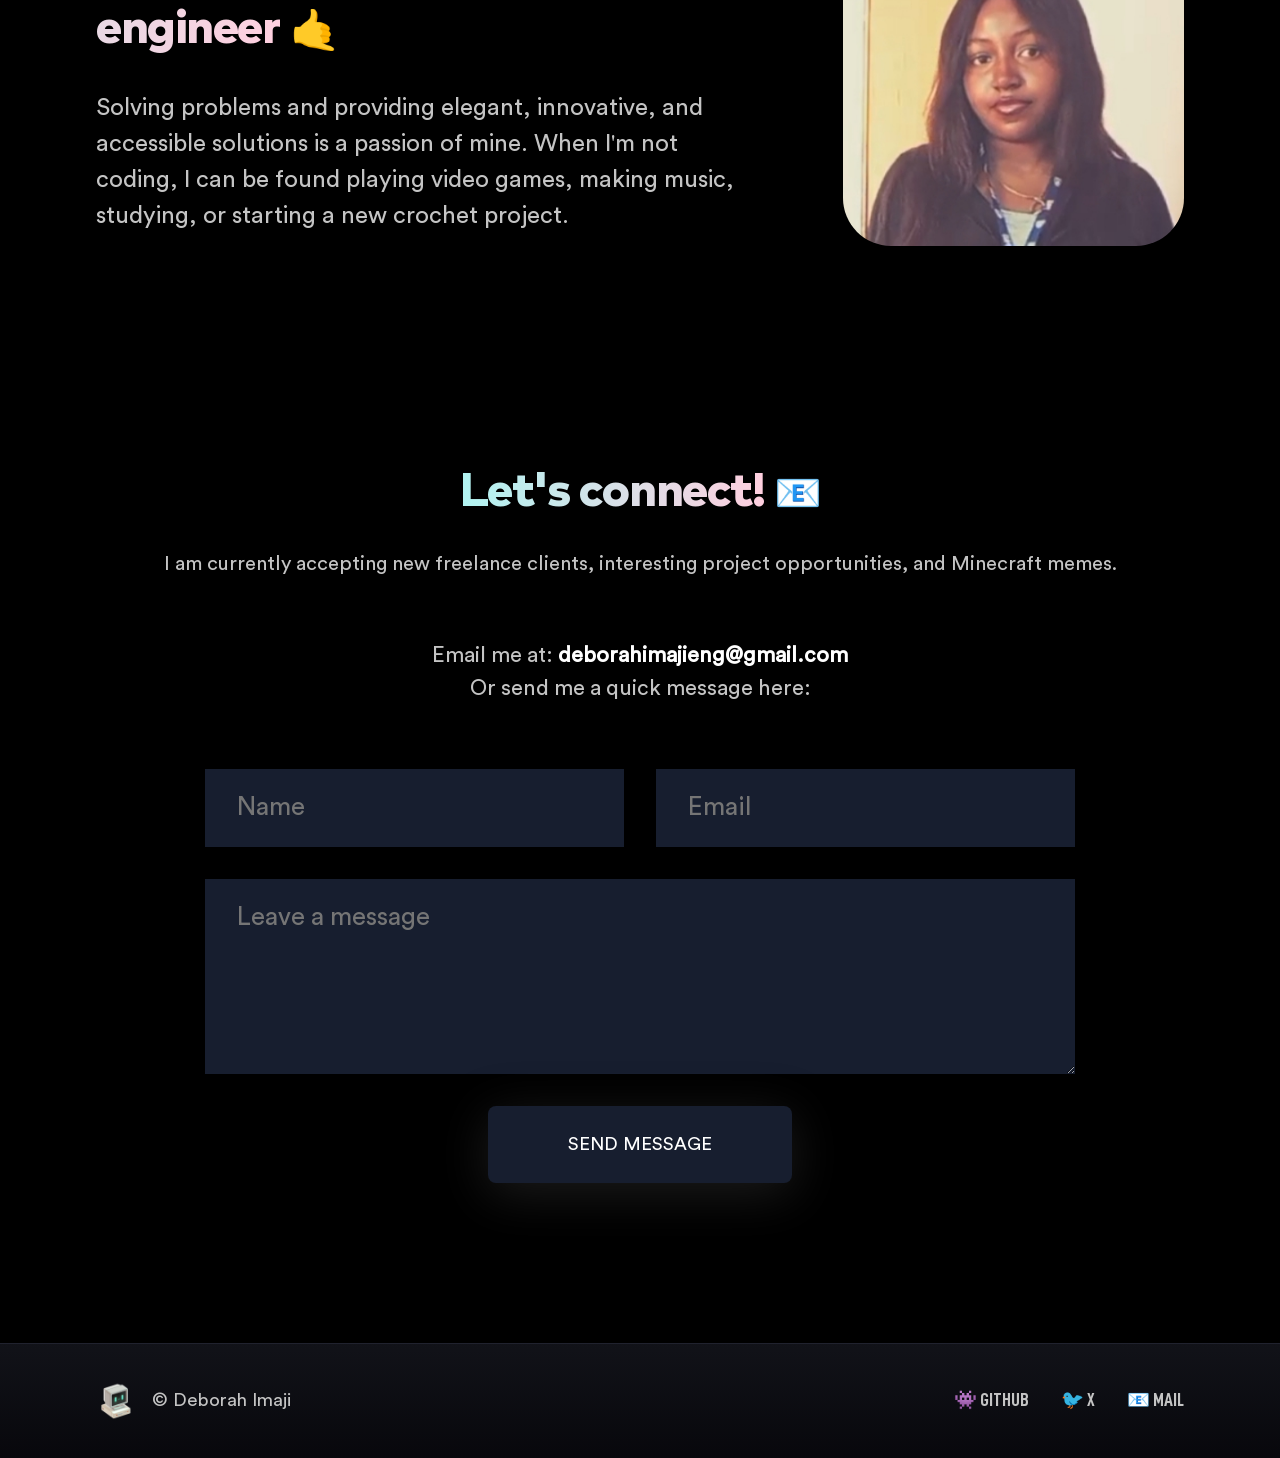
==== commit d1a97071: "Built nav menu project 1" ====
--- a/index.html
+++ b/index.html
@@ -75,9 +75,9 @@
       <div>
         <h4 class="nav-menu-h4">FEATURED PROJECTS</h4>
         <div class="nav-menu-projects">
-          <a target="_blank" href="https://lensmith.netlify.app/">
-            <img src="assets/images/lensmith-preview.png" alt="Lensmith project">
-            <h2>Lensmith</h2>
+          <a target="_blank" href="https://wrenandwilde.netlify.app/">
+            <img src="assets/images/wren-and-wilde-preview.jpg" alt="Wren and Wilde project">
+            <h2>Wren & Wilde</h2>
           </a>
           <a href="https://the-synergy-app.netlify.app/" target="_blank">
             <img src="assets/images/synergy-preview.png" alt="Synergy project">
@@ -152,7 +152,7 @@
           </svg>
 
           <div class="project-card-images">
-            <img class="img-a" src="assets/images/lensmith-preview.png" alt="Lensmith preview">
+            <img class="img-a" src="assets/images/wren-and-wilde-preview.jpg" alt="Wren and Wilde preview">
             <img class="img-b" src="assets/images/lensmith02.png" alt="Lensmith alternate view">
           </div>
         </div>
--- a/css/style.css
+++ b/css/style.css
@@ -330,6 +330,7 @@
   line-height: 130%;
   position: relative;
   transition: all 0.3s ease-in-out;
+  width: calc(33.333% - 0.5rem);
 }
 
 .nav-menu-projects a:hover {
@@ -362,9 +363,10 @@
 
 .nav-menu-projects h2 {
   color: var(--color-white);
-  left: 15%;
+  left: 50%;
   position: absolute;
-  top: 35%;
+  top: 25%;
+  transform: translateX(-50%);
   z-index: 2;
 }
 
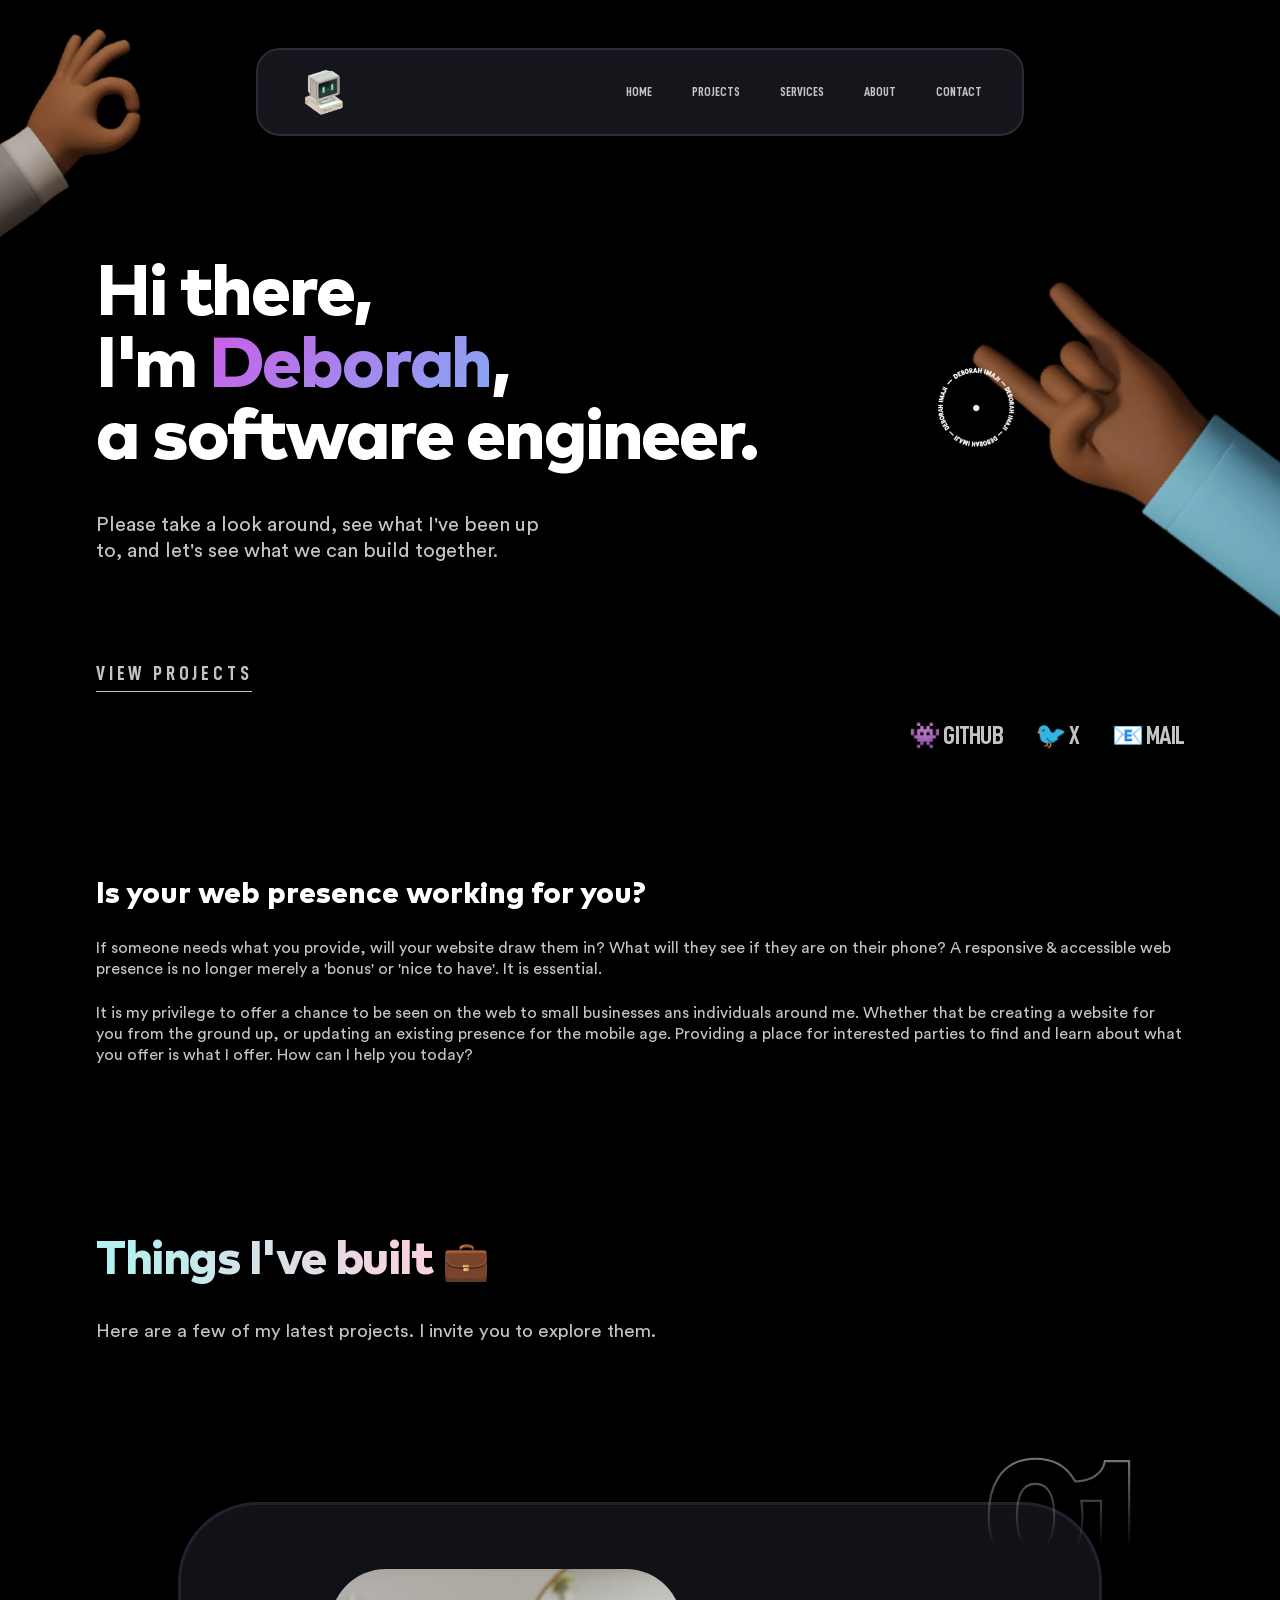
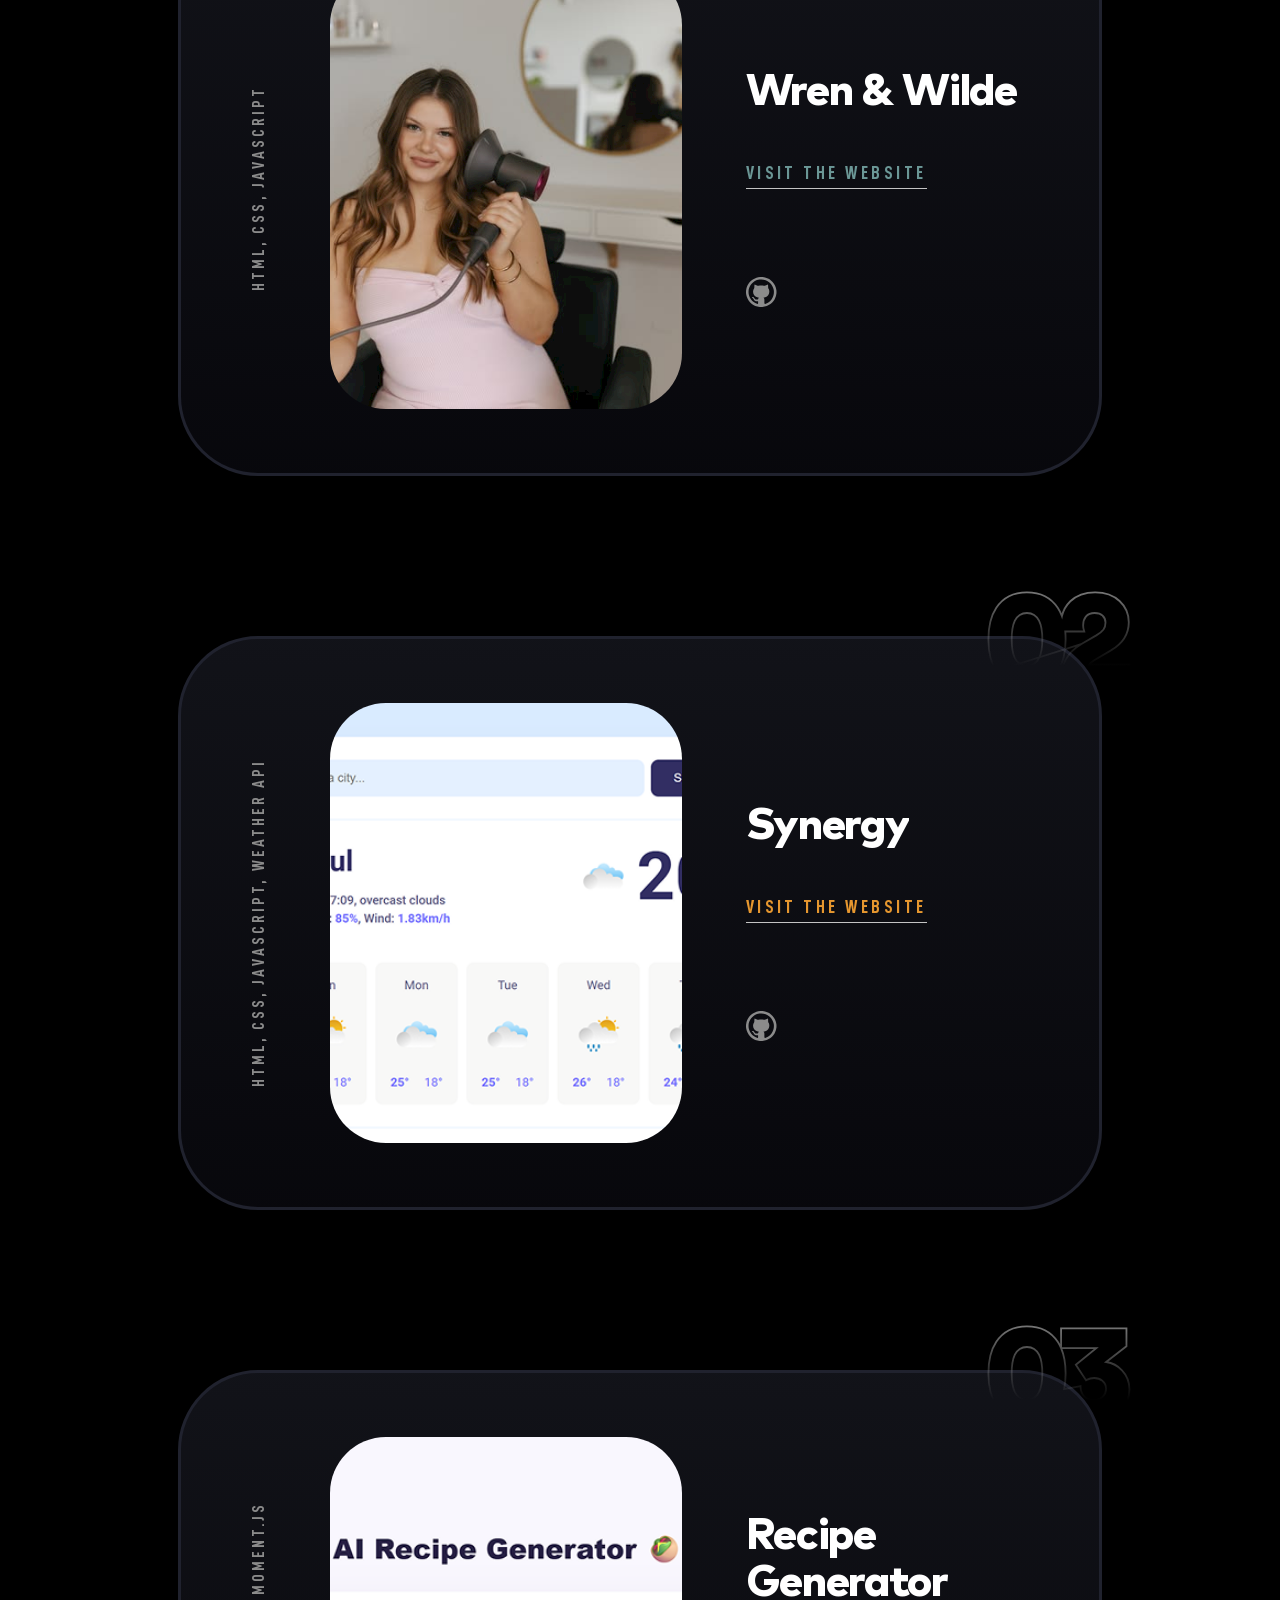
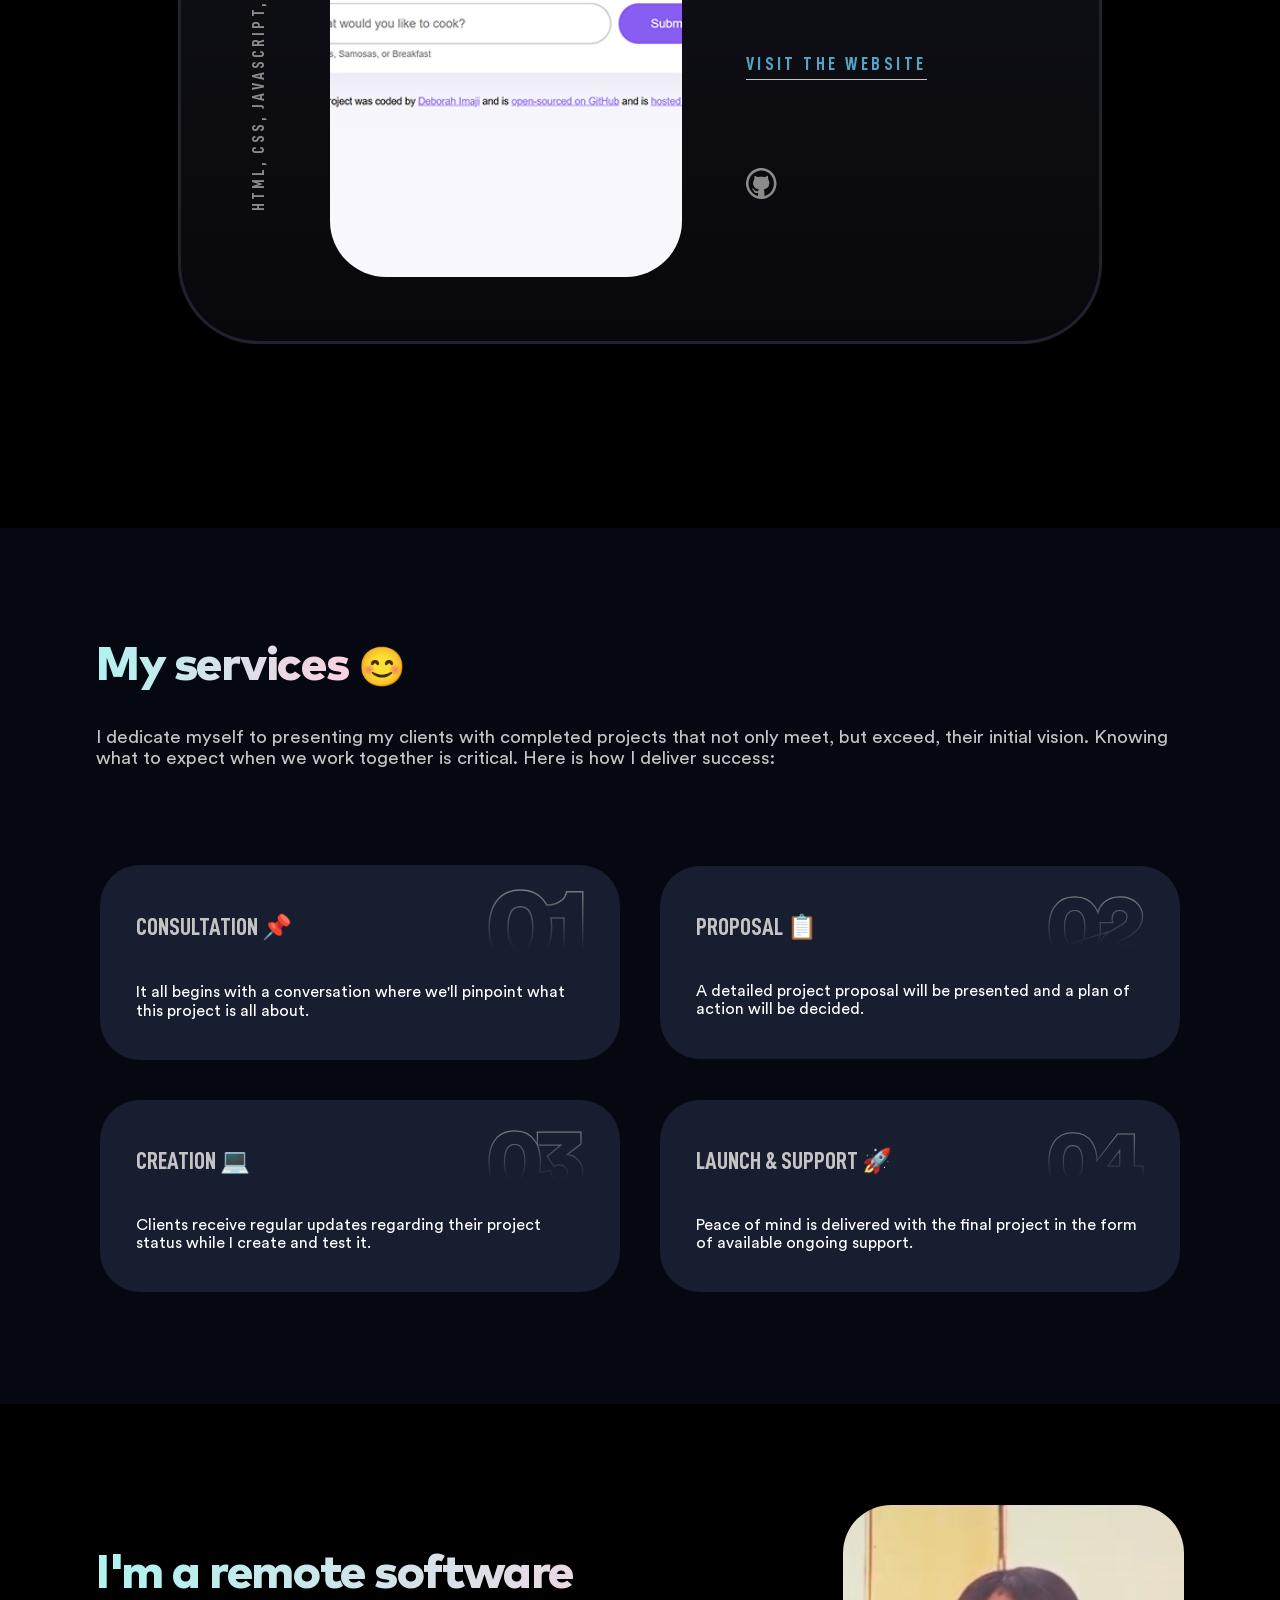
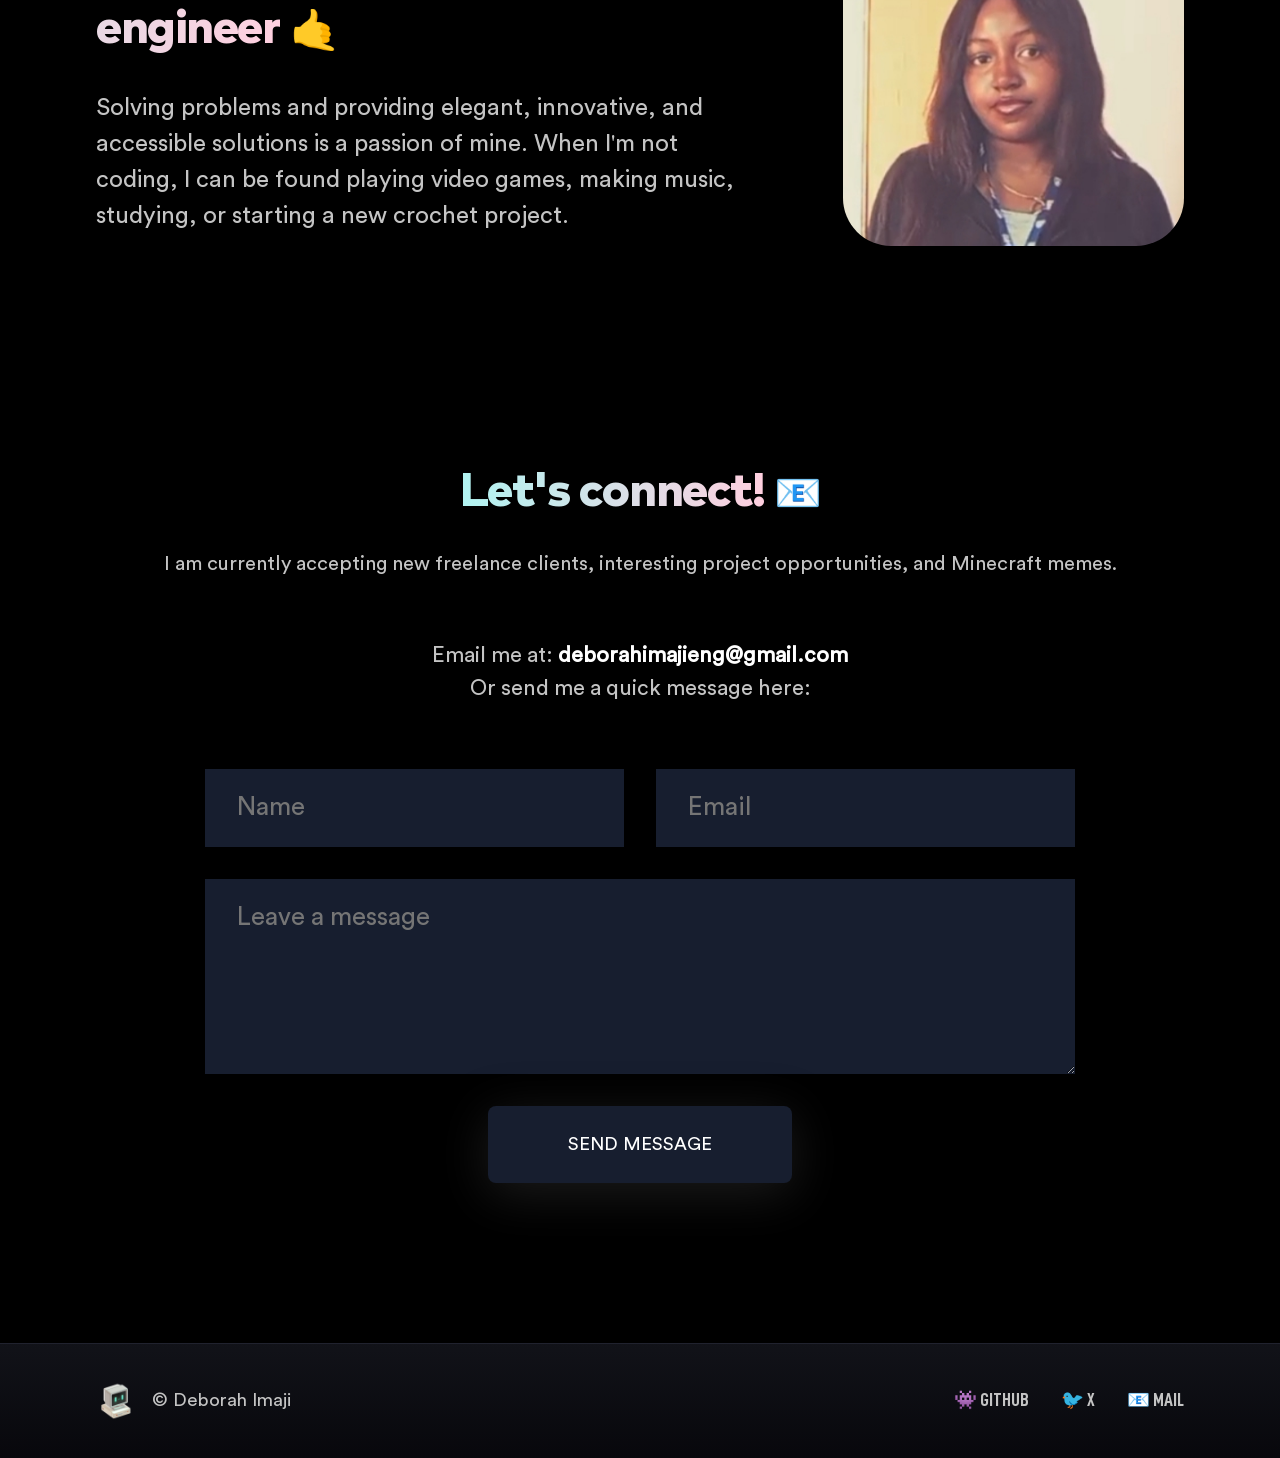
==== commit bf092e85: "Changed project 1 card image" ====
--- a/index.html
+++ b/index.html
@@ -153,12 +153,12 @@
 
           <div class="project-card-images">
             <img class="img-a" src="assets/images/wren-and-wilde-preview.jpg" alt="Wren and Wilde preview">
-            <img class="img-b" src="assets/images/lensmith02.png" alt="Lensmith alternate view">
+            <img class="img-b" src="assets/images/wrenandwilde02.png" alt="Wren and Wilde alternate view">
           </div>
         </div>
 
         <div class="project-card-right">
-          <h3>Lensmith</h3>
+          <h3>Wren & Wilde</h3>
           <a href="https://lensmith.netlify.app/" target="_blank" class="project-card-link">VISIT THE WEBSITE</a>
           <a href="https://github.com/DeborahImaji/lensmith" target="_blank">
             <img src="assets/images/github.svg" alt="GitHub icon">
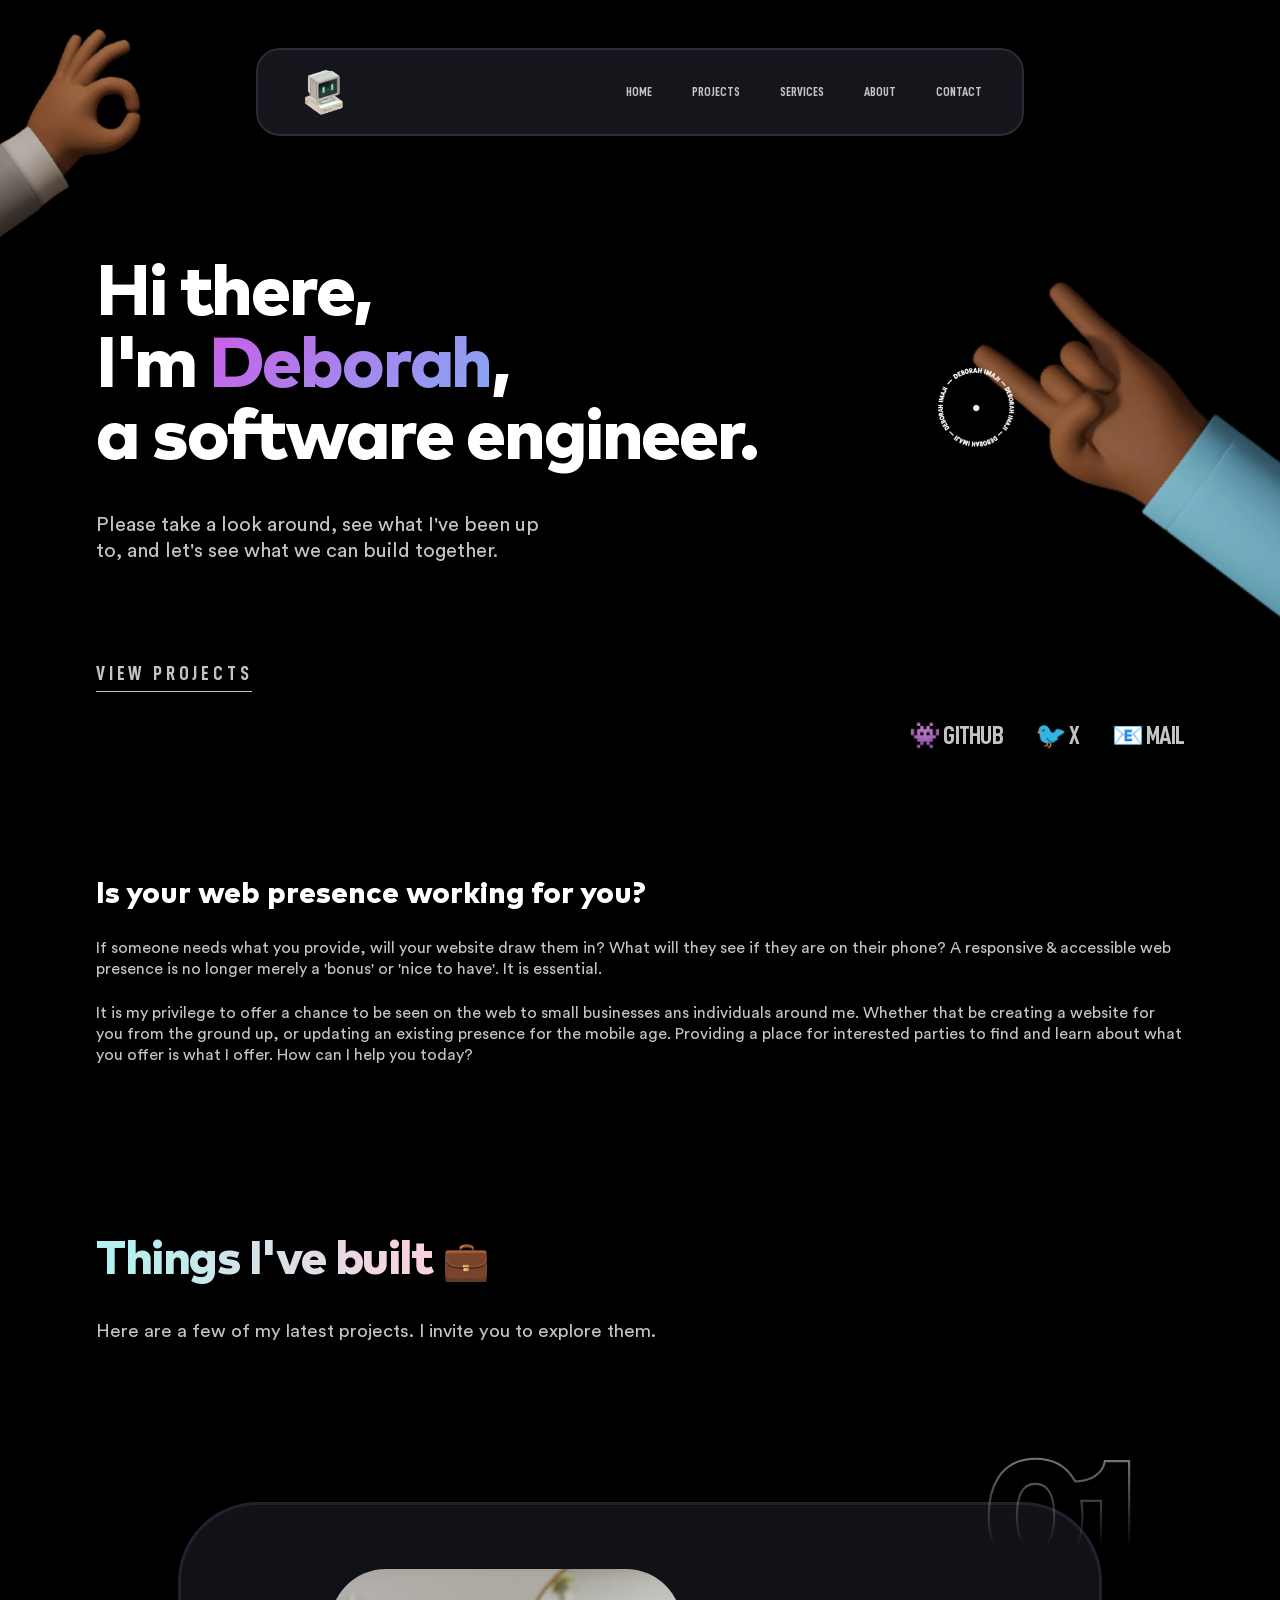
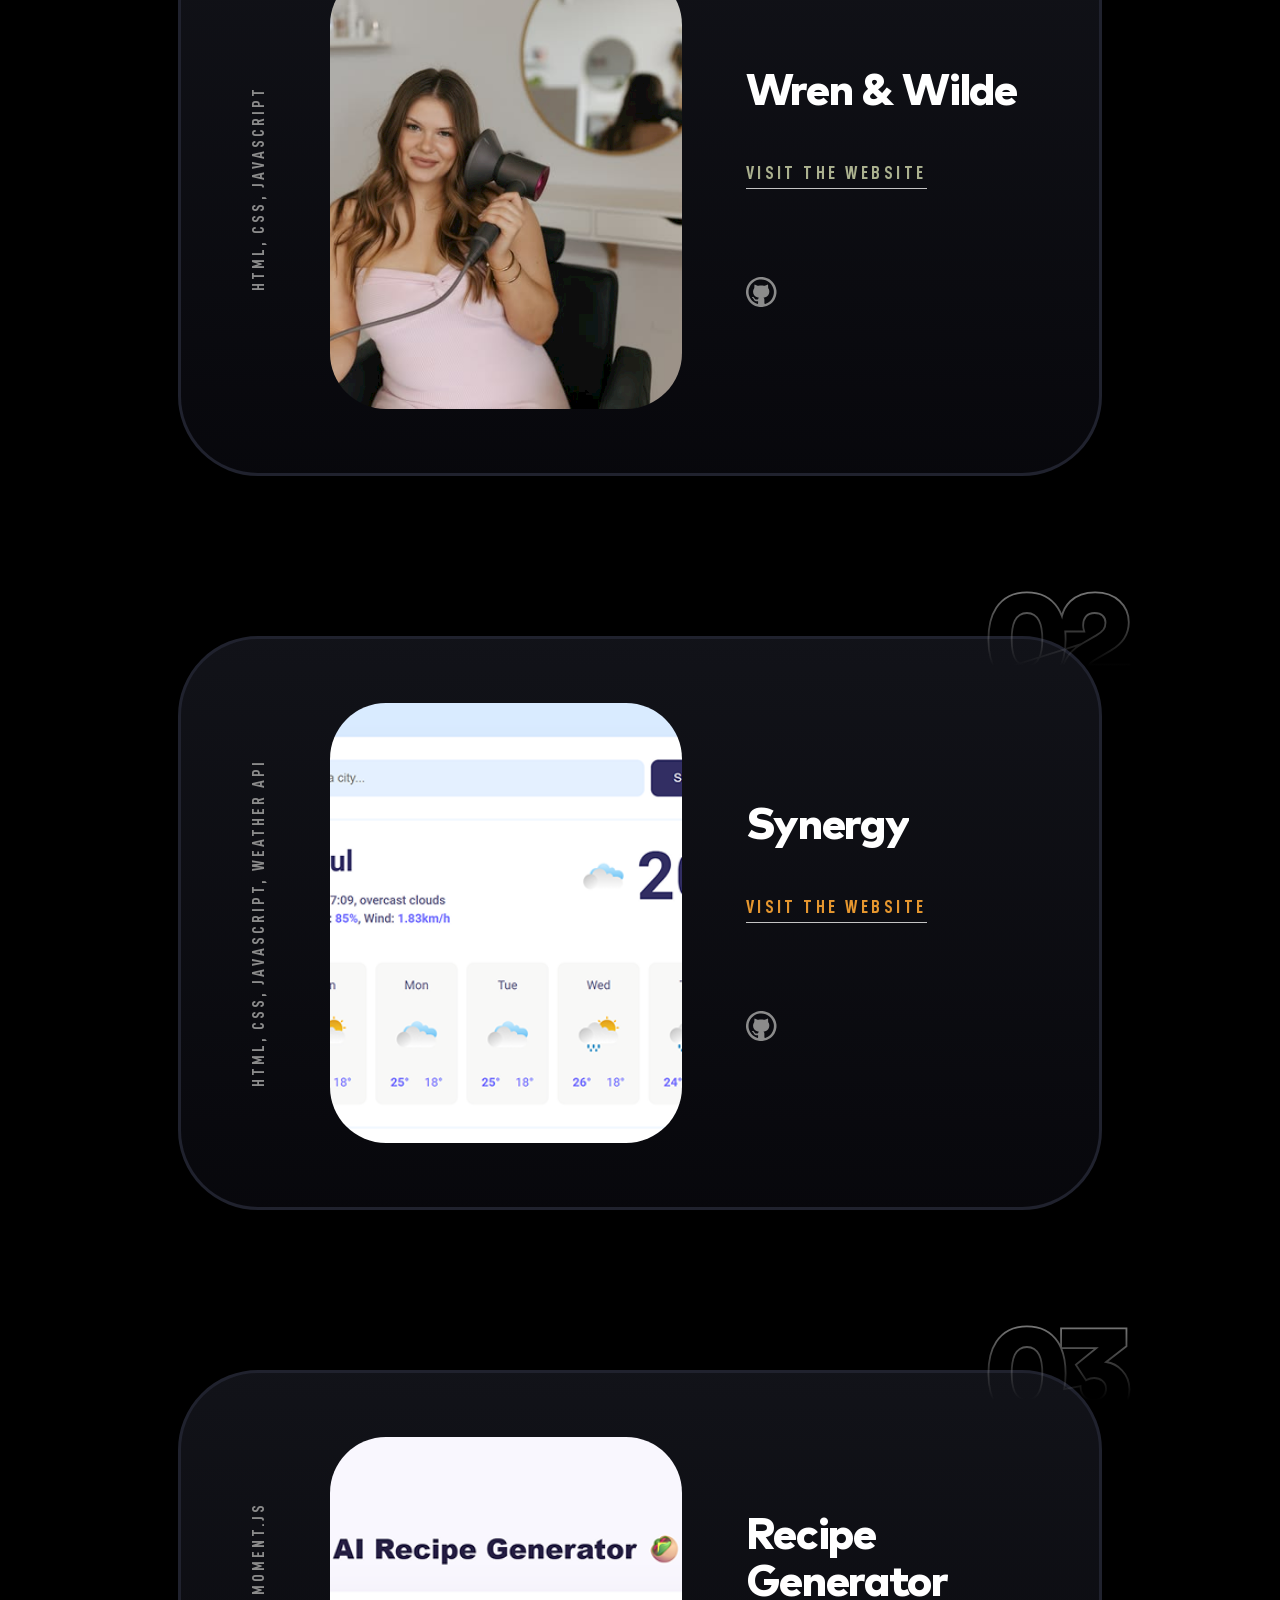
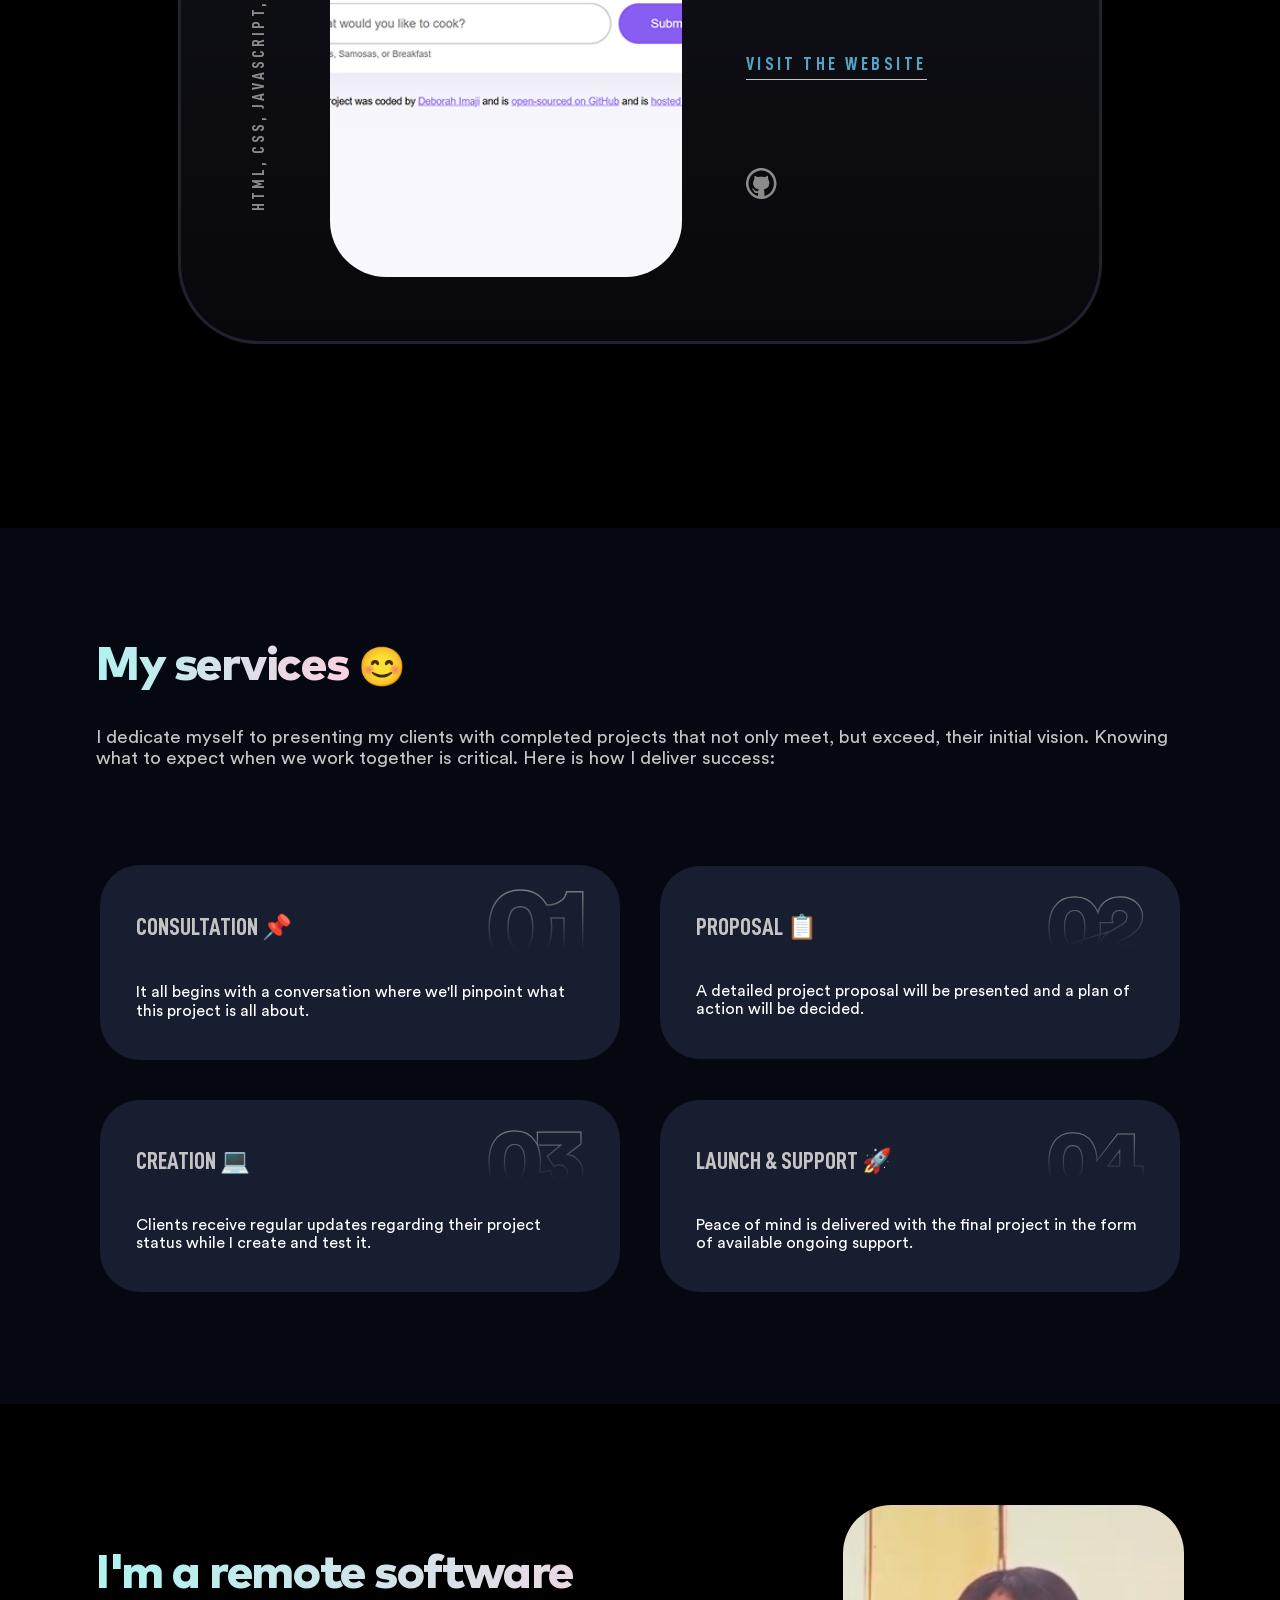
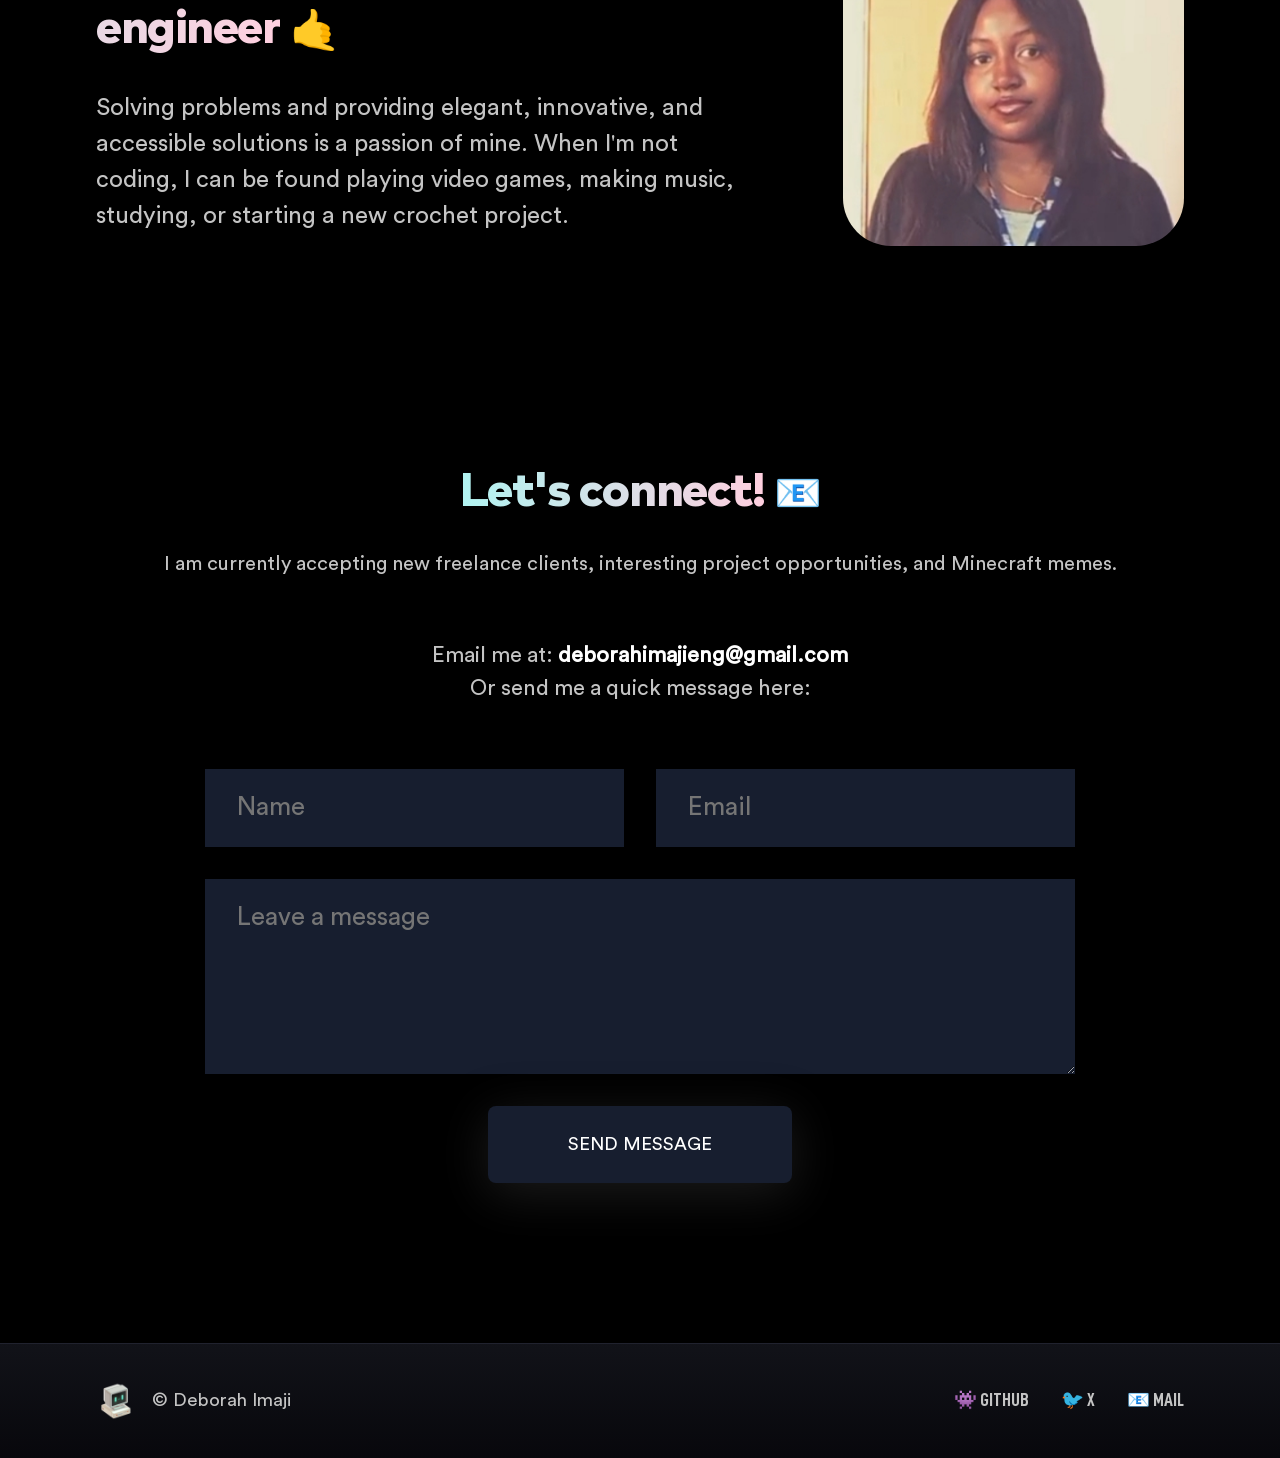
==== commit 4052a41f: "Added Wren and Wilde project to portfolio" ====
--- a/index.html
+++ b/index.html
@@ -159,8 +159,8 @@
 
         <div class="project-card-right">
           <h3>Wren & Wilde</h3>
-          <a href="https://lensmith.netlify.app/" target="_blank" class="project-card-link">VISIT THE WEBSITE</a>
-          <a href="https://github.com/DeborahImaji/lensmith" target="_blank">
+          <a href="https://wrenandwilde.netlify.app/" target="_blank" class="project-card-link">VISIT THE WEBSITE</a>
+          <a href="https://github.com/DeborahImaji/wren-and-wilde" target="_blank">
             <img src="assets/images/github.svg" alt="GitHub icon">
           </a>
         </div>
--- a/css/style.css
+++ b/css/style.css
@@ -691,7 +691,7 @@
 }
 
 .project1 .project-card-right h3 {
-  background: linear-gradient(-45deg, #63898A, #9FBCBF, var(--color-white), var(--color-white), var(--color-white));
+  background: linear-gradient(-45deg, #F2BCC9, #ABB18F, var(--color-white), var(--color-white), var(--color-white));
   background-clip: text;
   -webkit-background-clip: text;
   -webkit-text-fill-color: transparent;
@@ -726,7 +726,7 @@
 }
 
 .project1 .project-card-link {
-  color: #6B9796;
+  color: #ABB18F;
 }
 
 .project2 .project-card-link {
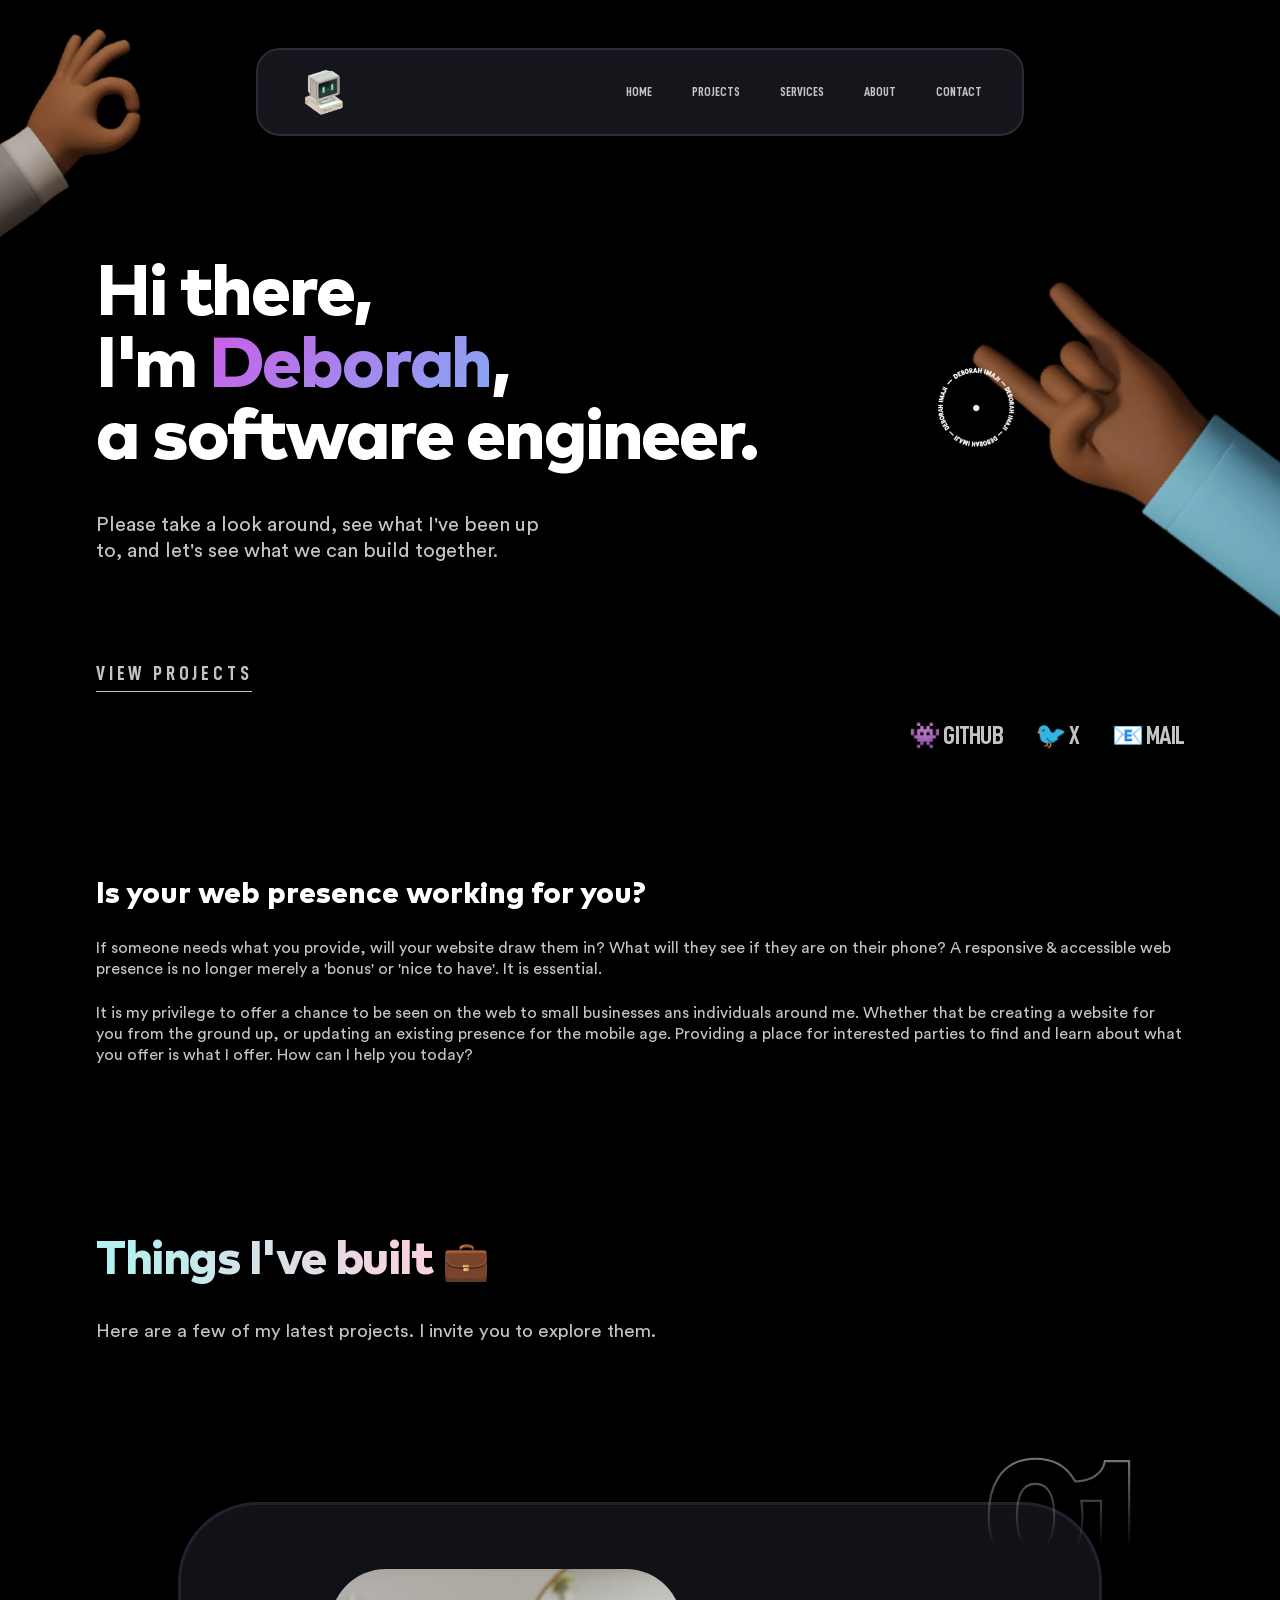
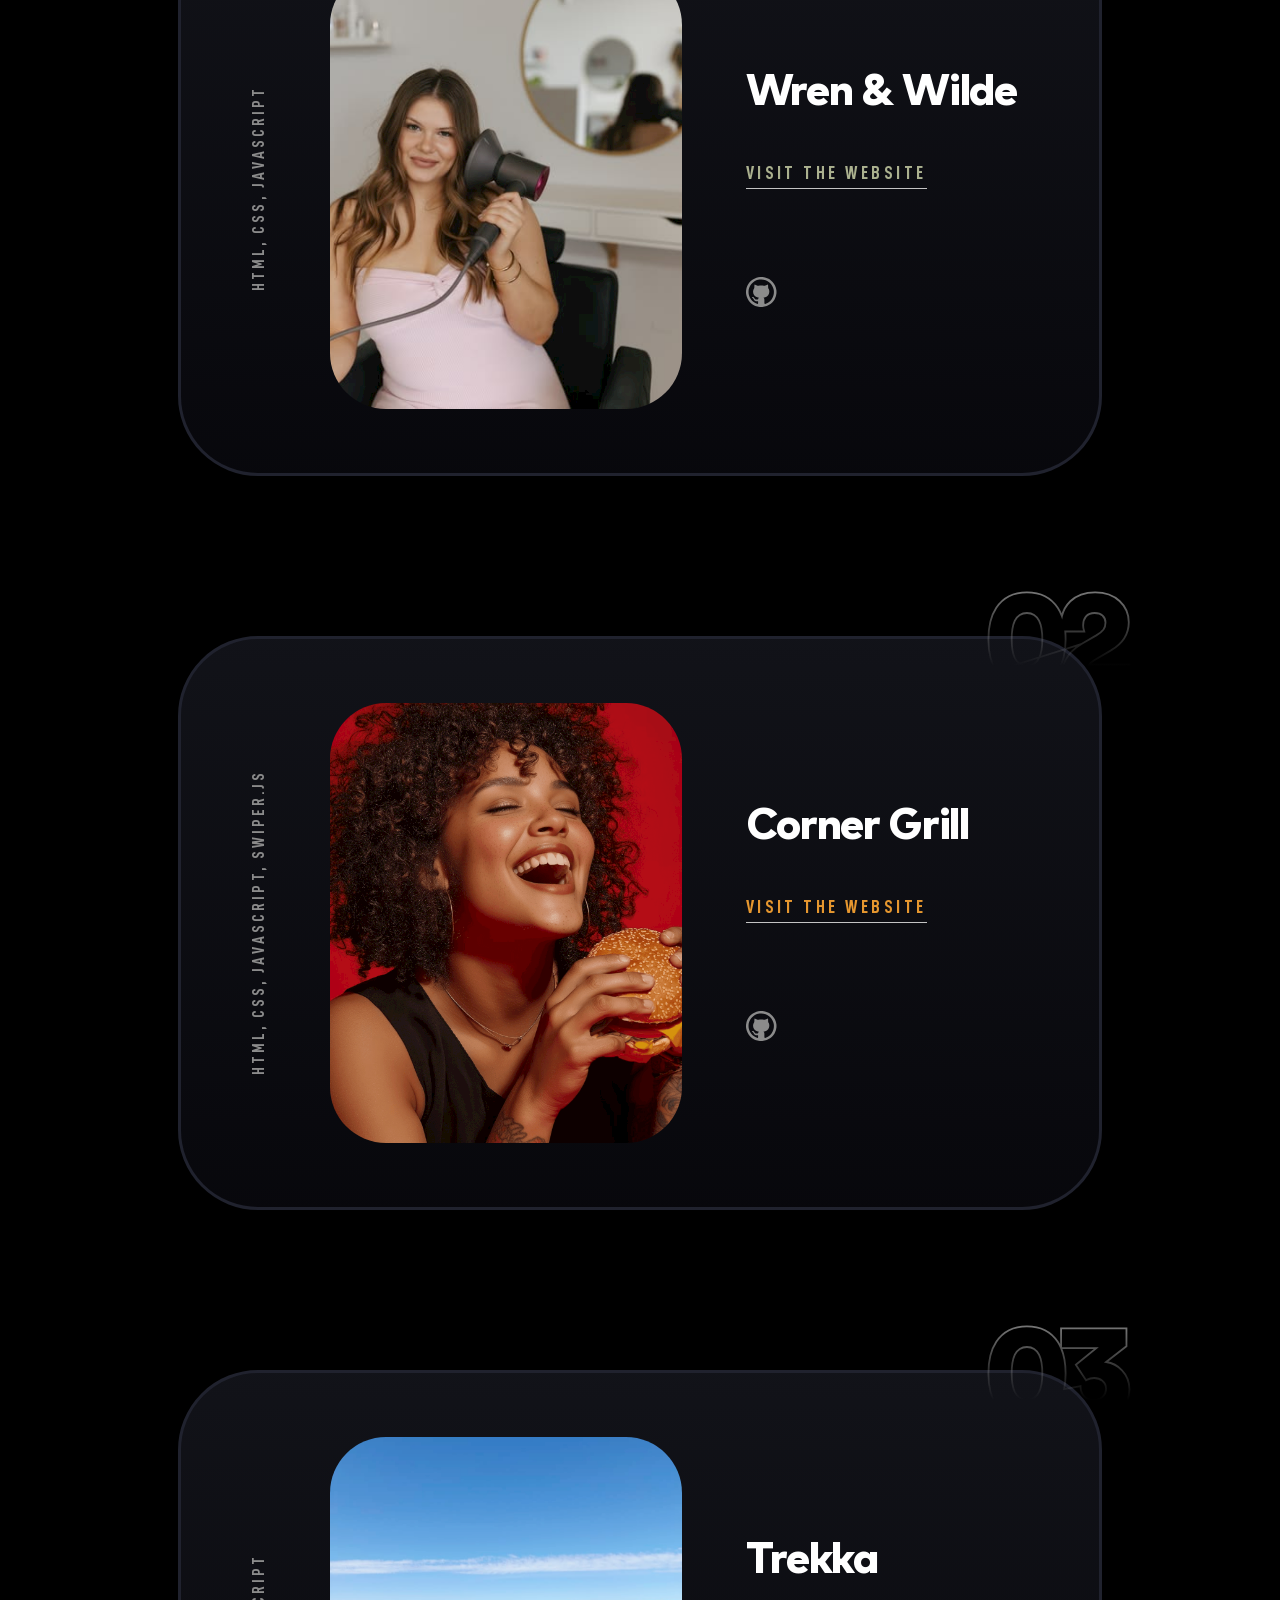
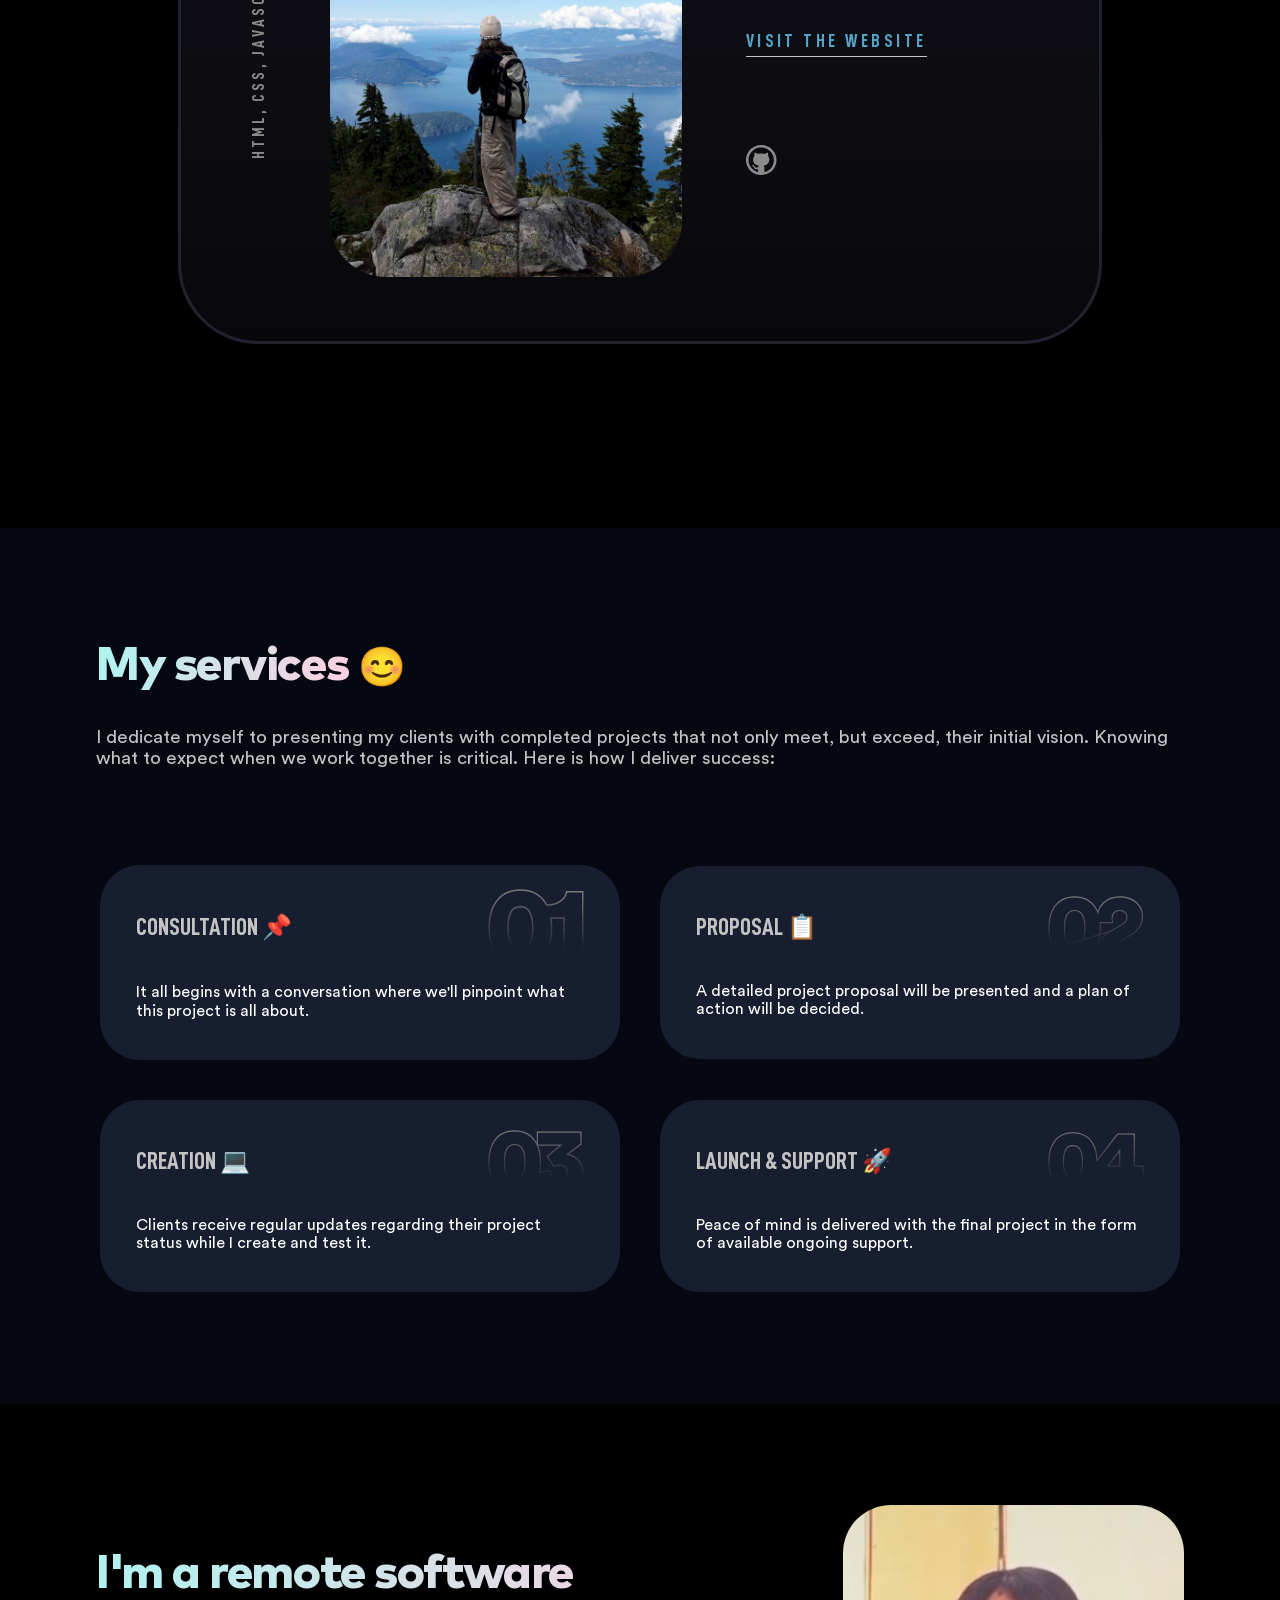
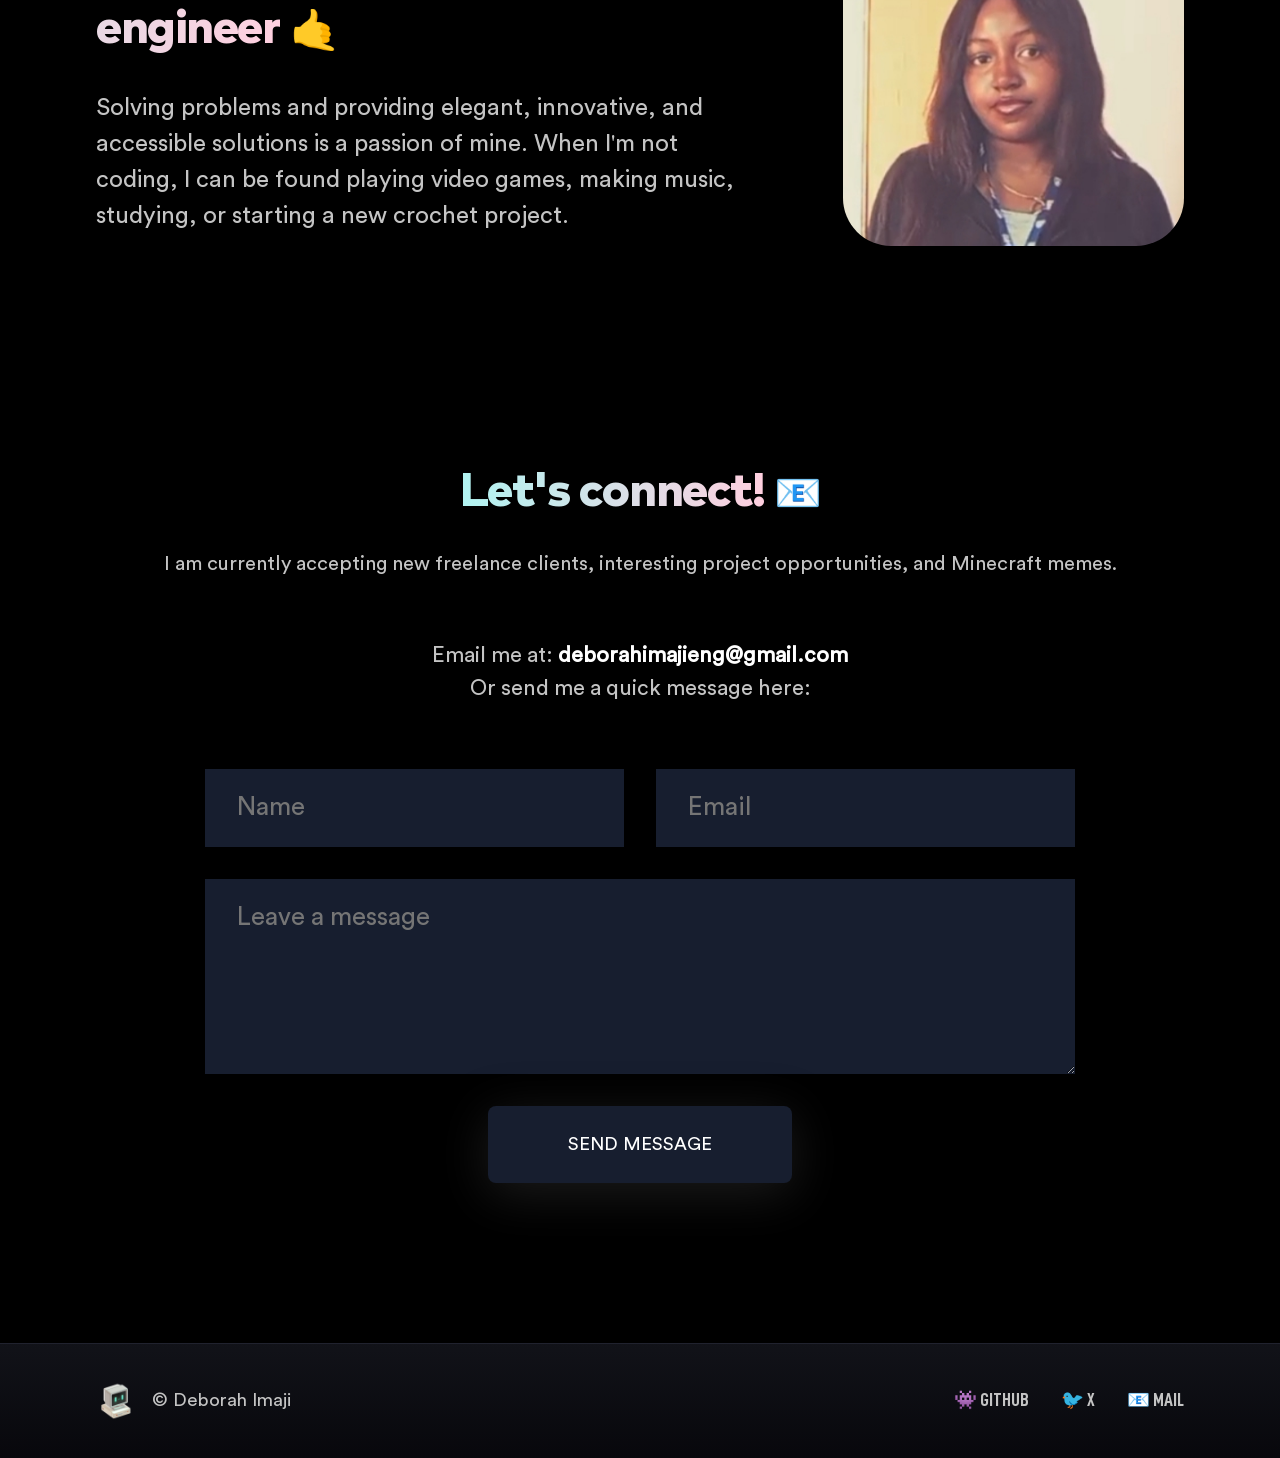
==== commit 275caed0: "Upadted portfolio projects" ====
--- a/index.html
+++ b/index.html
@@ -79,15 +79,14 @@
             <img src="assets/images/wren-and-wilde-preview.jpg" alt="Wren and Wilde project">
             <h2>Wren & Wilde</h2>
           </a>
-          <a href="https://the-synergy-app.netlify.app/" target="_blank">
-            <img src="assets/images/synergy-preview.png" alt="Synergy project">
-            <h2>Synergy</h2>
-          </a>
-          <a href="https://myrecipegenerator.netlify.app/" target="_blank">
-            <img src="assets/images/recipe-generator-preview.png" alt="Recipe generator project">
+          <a href="https://cornergrill.netlify.app/" target="_blank">
+            <img src="assets/images/corner-grill-preview.png" alt="Corner Grill project">
+            <h2>Corner Grill</h2>
+          </a>
+          <a href="https://trekkaapp.netlify.app/" target="_blank">
+            <img src="assets/images/trekka-preview.jpg" alt="Trekka project">
             <h2>
-              Recipe<br>
-              Generator
+              Trekka
             </h2>
           </a>
         </div>
@@ -160,7 +159,7 @@
         <div class="project-card-right">
           <h3>Wren & Wilde</h3>
           <a href="https://wrenandwilde.netlify.app/" target="_blank" class="project-card-link">VISIT THE WEBSITE</a>
-          <a href="https://github.com/DeborahImaji/wren-and-wilde" target="_blank">
+          <a href="https://github.com/DeborahImj/wren-and-wilde" target="_blank">
             <img src="assets/images/github.svg" alt="GitHub icon">
           </a>
         </div>
@@ -168,7 +167,7 @@
       
       <div class="project-card project2">
         <div class="project-card-left">
-          <h4 class="project-card-h4">HTML, CSS, JAVASCRIPT, WEATHER API</h4>
+          <h4 class="project-card-h4">HTML, CSS, JAVASCRIPT, SWIPER.JS</h4>
         </div>
 
         <div class="project-card-middle">
@@ -180,15 +179,15 @@
           </svg>
 
           <div class="project-card-images">
-            <img class="img-a" src="assets/images/synergy-preview.png" alt="Synergy preview">
-            <img class="img-b" src="assets/images/synergy02.png" alt="Synergy alternate view">
+            <img class="img-a" src="assets/images/corner-grill-preview.png" alt="Corner Grill preview">
+            <img class="img-b" src="assets/images/cornergrill02.png" alt="Corner Grill alternate view">
           </div>
         </div>
 
         <div class="project-card-right">
-          <h3>Synergy</h3>
-          <a href="https://the-synergy-app.netlify.app/" target="_blank" class="project-card-link">VISIT THE WEBSITE</a>
-          <a href="https://github.com/DeborahImaji/synergy" target="_blank">
+          <h3>Corner Grill</h3>
+          <a href="https://cornergrill.netlify.app/" target="_blank" class="project-card-link">VISIT THE WEBSITE</a>
+          <a href="https://github.com/DeborahImj/corner-grill" target="_blank">
             <img src="assets/images/github.svg" alt="GitHub icon">
           </a>
         </div>
@@ -196,7 +195,7 @@
       
       <div class="project-card project3">
         <div class="project-card-left">
-          <h4 class="project-card-h4">HTML, CSS, JAVASCRIPT, MOMENT.JS</h4>
+          <h4 class="project-card-h4">HTML, CSS, JAVASCRIPT</h4>
         </div>
 
         <div class="project-card-middle">
@@ -208,15 +207,15 @@
           </svg>
 
           <div class="project-card-images">
-            <img class="img-a" src="assets/images/recipe-generator-preview.png" alt="Recipe generator preview">
-            <img class="img-b" src="assets/images/recipe-generator02.png" alt="Recipe generator alternate view">
+            <img class="img-a" src="assets/images/trekka-preview.jpg" alt="Trekka preview">
+            <img class="img-b" src="assets/images/trekka02.png" alt="Trekka alternate view">
           </div>
         </div>
 
         <div class="project-card-right">
-          <h3>Recipe<br>Generator</h3>
-          <a href="https://myrecipegenerator.netlify.app/" target="_blank" class="project-card-link">VISIT THE WEBSITE</a>
-          <a href="https://github.com/DeborahImaji/recipe-generator" target="_blank">
+          <h3>Trekka</h3>
+          <a href="https://trekkaapp.netlify.app/" target="_blank" class="project-card-link">VISIT THE WEBSITE</a>
+          <a href="https://github.com/DeborahImj/trekka" target="_blank">
             <img src="assets/images/github.svg" alt="GitHub icon">
           </a>
         </div>
--- a/css/style.css
+++ b/css/style.css
@@ -192,6 +192,7 @@
 
 @media all and (max-width: 800px) {
   .cursor {
+    display: none;
     opacity: 0;
   }
 }
